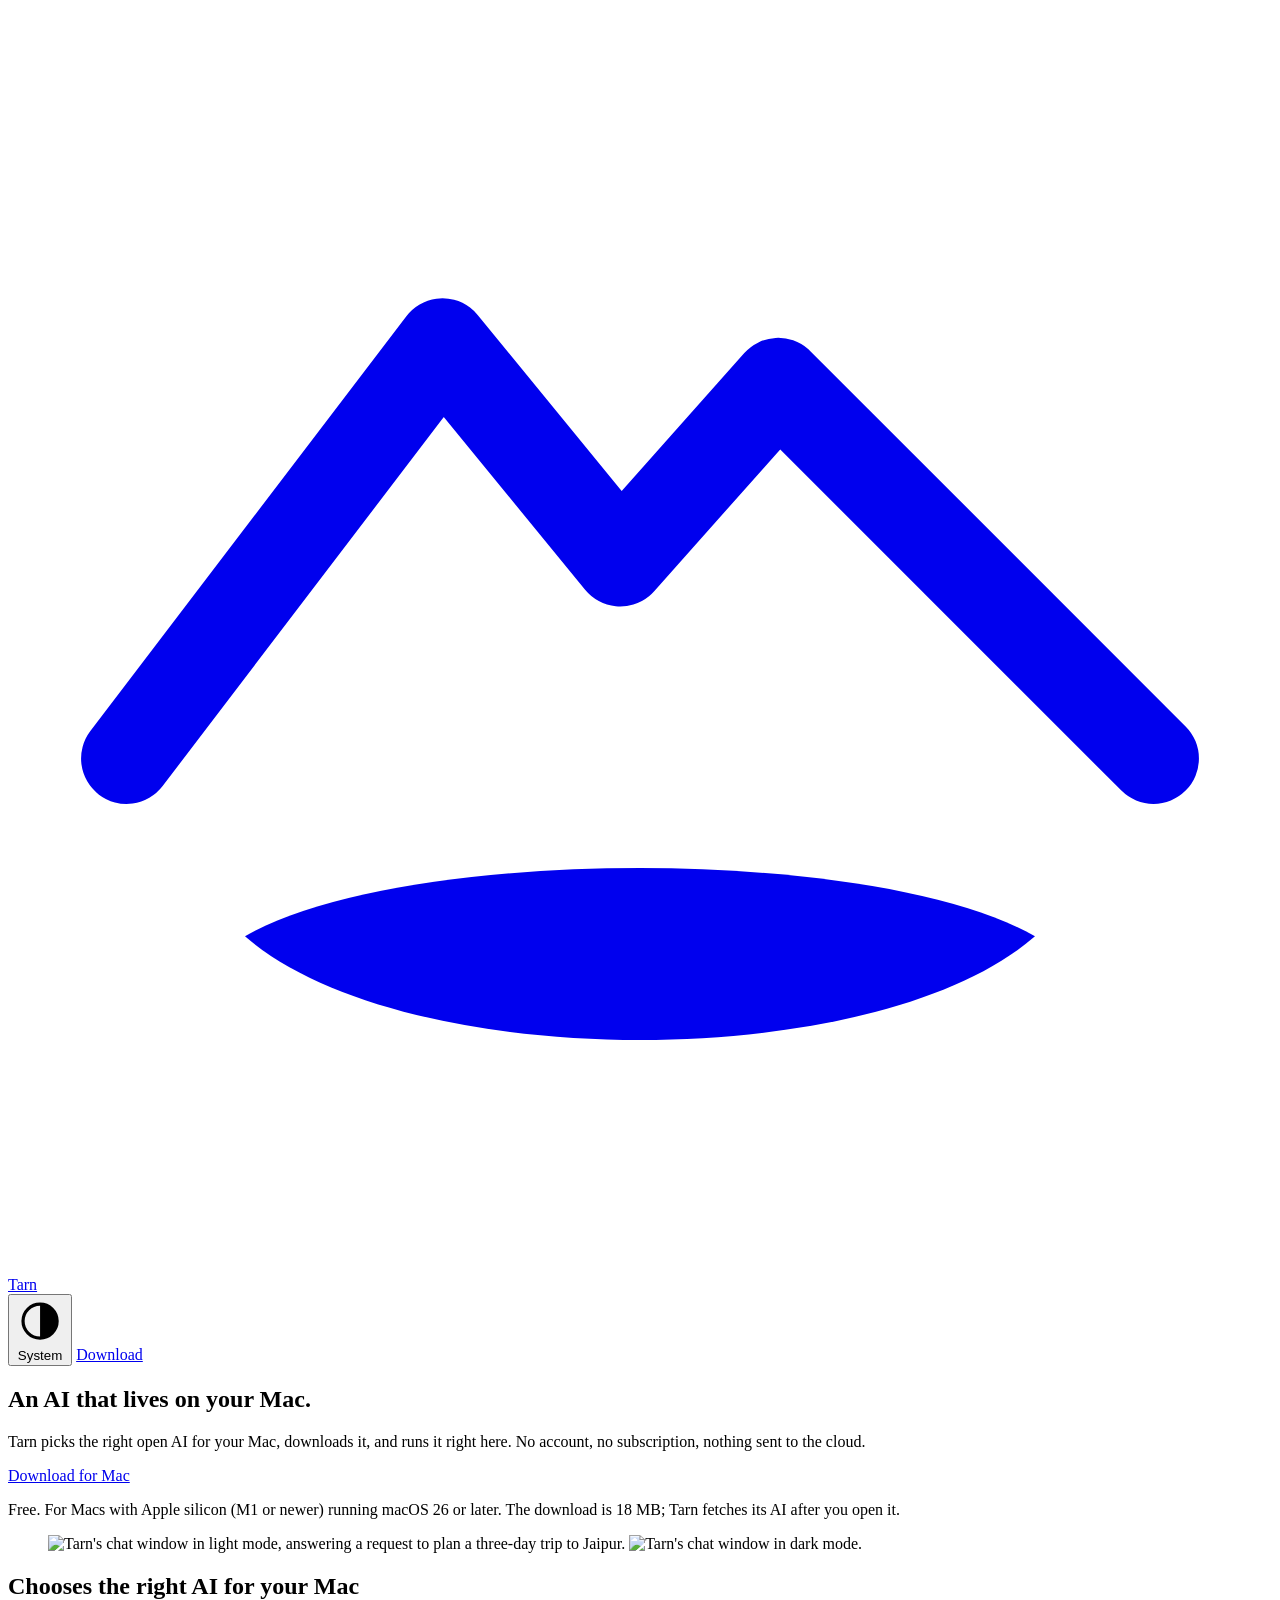
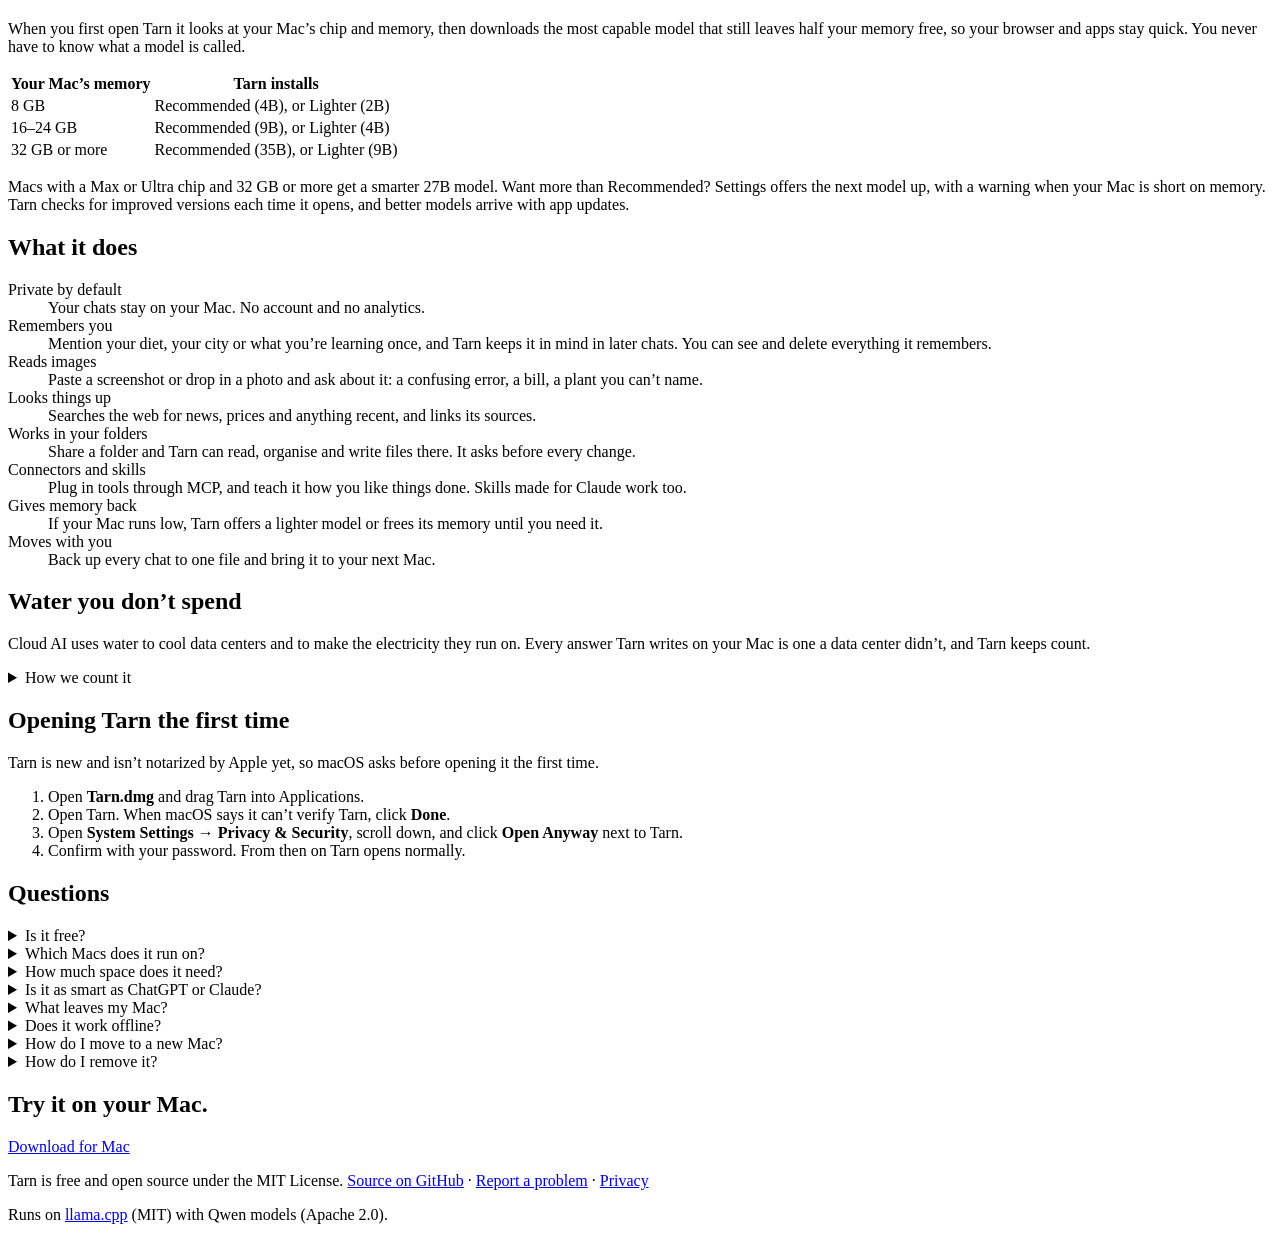
==== website/index.html @ c5c47d0b "Website: live URL, social preview, memory and image features" ====
<!doctype html>
<html lang="en" data-theme="system">
<head>
  <meta charset="utf-8">
  <meta name="viewport" content="width=device-width, initial-scale=1">
  <title>Tarn: an AI that lives on your Mac</title>
  <meta name="description" content="Tarn picks the right open AI model for your Mac, downloads it, and runs it on your computer. No account, no subscription, nothing sent to the cloud.">
  <meta name="color-scheme" content="light dark">
  <meta name="theme-color" content="#ffffff" media="(prefers-color-scheme: light)">
  <meta name="theme-color" content="#111212" media="(prefers-color-scheme: dark)">
  <meta property="og:title" content="Tarn: an AI that lives on your Mac">
  <meta property="og:description" content="A private AI for your Mac. No account, no subscription, nothing sent to the cloud.">
  <meta property="og:type" content="website">
  <meta property="og:url" content="https://tarn-ai.vercel.app/">
  <meta property="og:image" content="https://tarn-ai.vercel.app/assets/og.png">
  <meta property="og:image:width" content="1200">
  <meta property="og:image:height" content="630">
  <meta name="twitter:card" content="summary_large_image">
  <meta name="twitter:image" content="https://tarn-ai.vercel.app/assets/og.png">
  <link rel="canonical" href="https://tarn-ai.vercel.app/">
  <link rel="icon" href="/assets/mark.svg" type="image/svg+xml">
  <link rel="apple-touch-icon" href="/assets/icon-180.png">
  <link rel="stylesheet" href="/styles.css">
  <script>
    // Apply the saved theme before first paint, so the page never flashes the wrong one.
    try { var t = localStorage.getItem('tarn-theme'); if (t) document.documentElement.dataset.theme = t } catch (e) {}
  </script>
</head>
<body>
  <header class="top">
    <a class="brand" href="/" aria-label="Tarn home">
      <svg class="mark" viewBox="0 0 32 32" aria-hidden="true"><path d="M3 19 L11 8.5 L15.5 14 L19.5 9.5 L29 19" fill="none" stroke="currentColor" stroke-width="2.3" stroke-linecap="round" stroke-linejoin="round"/><path d="M6 23.5 C10 21.2 22 21.2 26 23.5 C22 27 10 27 6 23.5 Z" fill="currentColor"/></svg>
      Tarn
    </a>
    <div class="top-actions">
      <button class="theme" type="button" aria-label="Appearance: System" title="Appearance">
        <svg viewBox="0 0 24 24" aria-hidden="true"><circle cx="12" cy="12" r="8.5" fill="none" stroke="currentColor" stroke-width="1.6"/><path d="M12 3.5a8.5 8.5 0 0 1 0 17z" fill="currentColor"/></svg>
        <span class="theme-label">System</span>
      </button>
      <a class="btn btn-small" href="/download/Tarn.dmg" data-download>Download</a>
    </div>
  </header>

  <main>
    <section class="hero">
      <h1>An AI that lives on your Mac.</h1>
      <p class="lede">Tarn picks the right open AI for your Mac, downloads it, and runs it right here. No account, no subscription, nothing sent to the cloud.</p>
      <div class="cta">
        <a class="btn" href="/download/Tarn.dmg" data-download>Download for Mac</a>
        <p class="req">Free. For Macs with Apple silicon (M1 or newer) running macOS 26 or later. The download is 18 MB; Tarn fetches its AI after you open it.</p>
      </div>
      <figure class="shot">
        <img class="shot-light" src="/assets/app-light.jpg" width="1600" height="1084" alt="Tarn's chat window in light mode, answering a request to plan a three-day trip to Jaipur.">
        <img class="shot-dark" src="/assets/app-dark.jpg" width="1600" height="1084" alt="Tarn's chat window in dark mode.">
      </figure>
    </section>

    <section class="block">
      <h2>Chooses the right AI for your Mac</h2>
      <p>When you first open Tarn it looks at your Mac’s chip and memory, then downloads the most capable model that still leaves half your memory free, so your browser and apps stay quick. You never have to know what a model is called.</p>
      <table class="fit">
        <thead><tr><th scope="col">Your Mac’s memory</th><th scope="col">Tarn installs</th></tr></thead>
        <tbody>
          <tr><td>8 GB</td><td>Recommended (4B), or Lighter (2B)</td></tr>
          <tr><td>16–24 GB</td><td>Recommended (9B), or Lighter (4B)</td></tr>
          <tr><td>32 GB or more</td><td>Recommended (35B), or Lighter (9B)</td></tr>
        </tbody>
      </table>
      <p class="note">Macs with a Max or Ultra chip and 32 GB or more get a smarter 27B model. Want more than Recommended? Settings offers the next model up, with a warning when your Mac is short on memory. Tarn checks for improved versions each time it opens, and better models arrive with app updates.</p>
    </section>

    <section class="block">
      <h2>What it does</h2>
      <dl class="features">
        <div><dt>Private by default</dt><dd>Your chats stay on your Mac. No account and no analytics.</dd></div>
        <div><dt>Remembers you</dt><dd>Mention your diet, your city or what you’re learning once, and Tarn keeps it in mind in later chats. You can see and delete everything it remembers.</dd></div>
        <div><dt>Reads images</dt><dd>Paste a screenshot or drop in a photo and ask about it: a confusing error, a bill, a plant you can’t name.</dd></div>
        <div><dt>Looks things up</dt><dd>Searches the web for news, prices and anything recent, and links its sources.</dd></div>
        <div><dt>Works in your folders</dt><dd>Share a folder and Tarn can read, organise and write files there. It asks before every change.</dd></div>
        <div><dt>Connectors and skills</dt><dd>Plug in tools through MCP, and teach it how you like things done. Skills made for Claude work too.</dd></div>
        <div><dt>Gives memory back</dt><dd>If your Mac runs low, Tarn offers a lighter model or frees its memory until you need it.</dd></div>
        <div><dt>Moves with you</dt><dd>Back up every chat to one file and bring it to your next Mac.</dd></div>
      </dl>
    </section>

    <section class="block water">
      <h2>Water you don’t spend</h2>
      <p>Cloud AI uses water to cool data centers and to make the electricity they run on. Every answer Tarn writes on your Mac is one a data center didn’t, and Tarn keeps count.</p>
      <details>
        <summary>How we count it</summary>
        <p>Tarn counts 1.1 mL per answer. Google measured a typical chatbot answer at 0.26 mL of cooling water and 0.24 Wh of energy; generating that electricity uses about 0.9 mL more at the US-average rate. Your Mac’s own electricity isn’t subtracted. Sources: <a href="https://arxiv.org/abs/2508.15734">Google, 2025</a> and <a href="https://arxiv.org/abs/2304.03271">UC Riverside</a>.</p>
      </details>
    </section>

    <section class="block" id="first-launch">
      <h2>Opening Tarn the first time</h2>
      <p>Tarn is new and isn’t notarized by Apple yet, so macOS asks before opening it the first time.</p>
      <ol class="steps">
        <li>Open <strong>Tarn.dmg</strong> and drag Tarn into Applications.</li>
        <li>Open Tarn. When macOS says it can’t verify Tarn, click <strong>Done</strong>.</li>
        <li>Open <strong>System Settings → Privacy &amp; Security</strong>, scroll down, and click <strong>Open Anyway</strong> next to Tarn.</li>
        <li>Confirm with your password. From then on Tarn opens normally.</li>
      </ol>
    </section>

    <section class="block faq">
      <h2>Questions</h2>
      <details><summary>Is it free?</summary><p>Yes. No account, no ads, no subscription.</p></details>
      <details><summary>Which Macs does it run on?</summary><p>Macs with Apple silicon (M1 or newer, including MacBook Neo) running macOS 26 Tahoe or later, with at least 8 GB of memory. Intel Macs are too slow for it.</p></details>
      <details><summary>How much space does it need?</summary><p>The app is about 40 MB. The AI it downloads is 1.3 to 18 GB depending on your Mac: 5.7 GB on a 16 GB Mac.</p></details>
      <details><summary>Is it as smart as ChatGPT or Claude?</summary><p>For everyday writing, summarising, planning, explaining and searching, it does the job well. For the hardest reasoning and very long documents, the big cloud models are still ahead.</p></details>
      <details><summary>What leaves my Mac?</summary><p>Only three things: the one-time AI download from Hugging Face, web searches through DuckDuckGo when web search is on, and update checks. Your chats and files never do. <a href="/privacy">Privacy details</a>.</p></details>
      <details><summary>Does it work offline?</summary><p>Yes. Once the AI is downloaded, everything except web search works without internet.</p></details>
      <details><summary>How do I move to a new Mac?</summary><p>Settings → Chats &amp; Backup → Back up. On the new Mac, choose “Restore a backup” when Tarn first opens.</p></details>
      <details><summary>How do I remove it?</summary><p>Quit Tarn, drag it from Applications to the Trash, and delete the folder ~/Library/Application Support/Tarn, which holds your chats and the AI model.</p></details>
    </section>

    <section class="closing">
      <h2>Try it on your Mac.</h2>
      <a class="btn" href="/download/Tarn.dmg" data-download>Download for Mac</a>
    </section>
  </main>

  <footer class="foot">
    <p>Tarn is free and open source under the MIT License. <a href="https://github.com/Rishab87/tarn">Source on GitHub</a> · <a href="https://github.com/Rishab87/tarn/issues">Report a problem</a> · <a href="/privacy">Privacy</a></p>
    <p>Runs on <a href="https://github.com/ggml-org/llama.cpp">llama.cpp</a> (MIT) with Qwen models (Apache 2.0).</p>
  </footer>
  <script src="/script.js"></script>
</body>
</html>
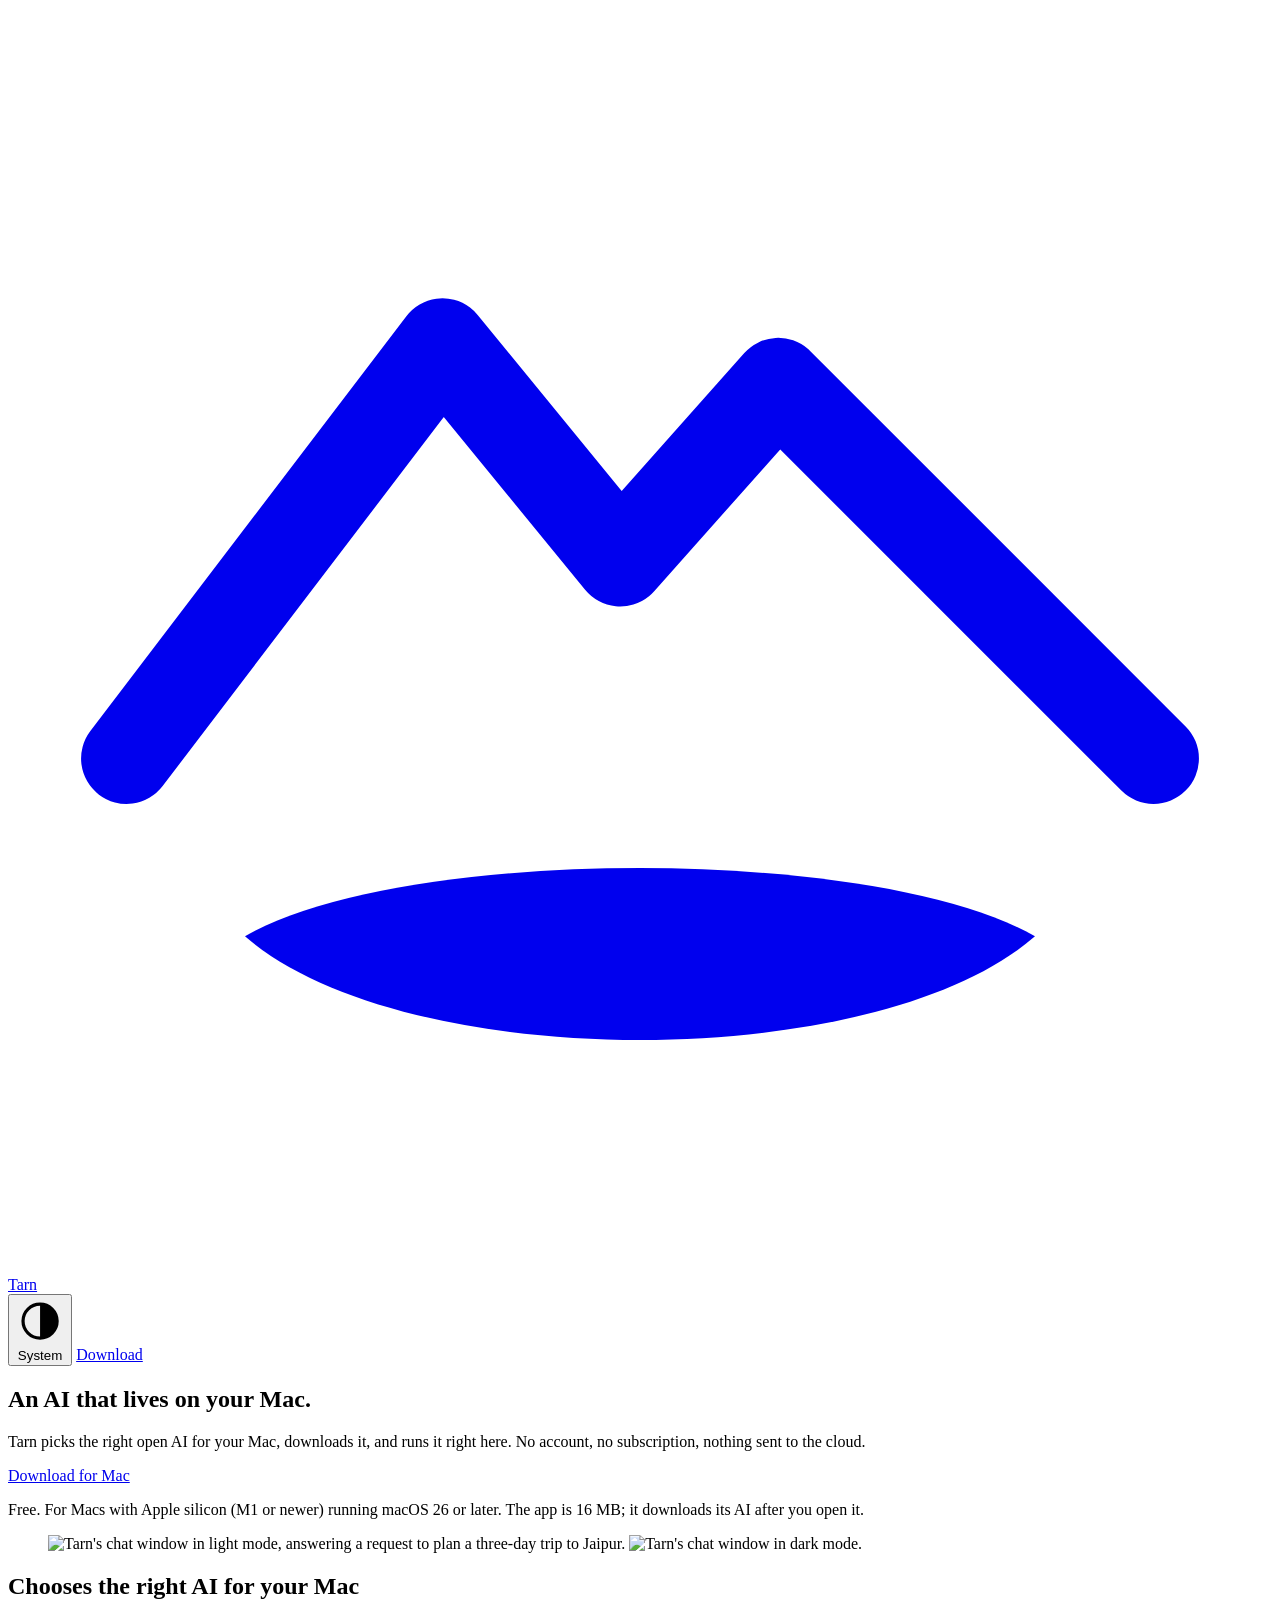
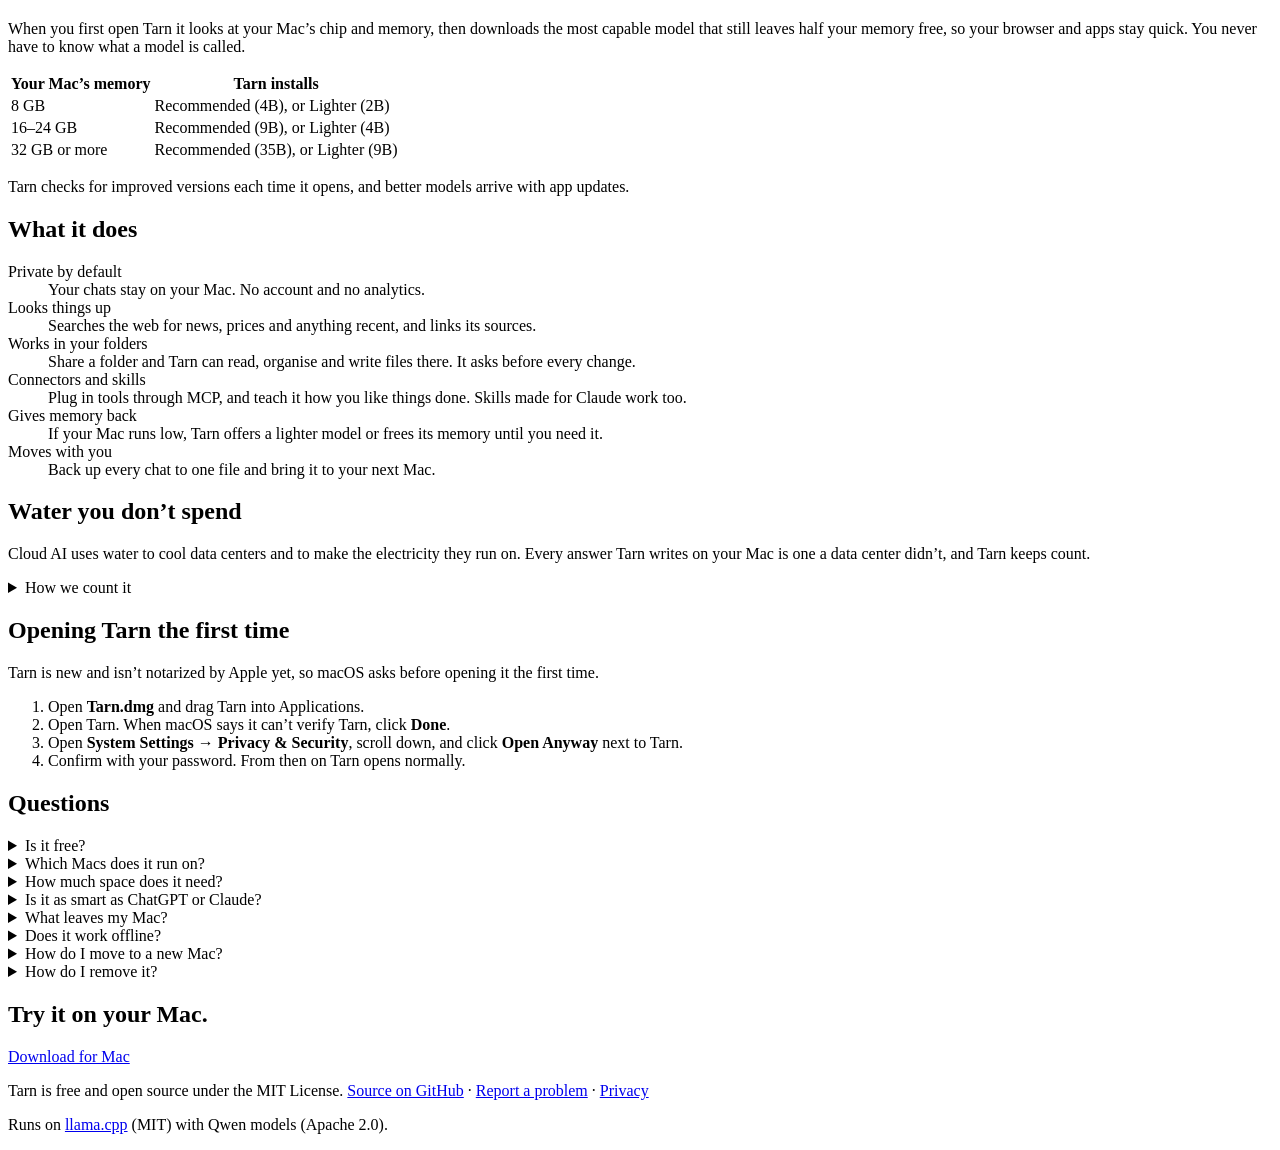
==== commit 840d9f94: "Memory, image input, Most capable tier, engine shutdown fix, open-source licenses, website" ====
--- a/website/index.html
+++ b/website/index.html
@@ -11,13 +11,8 @@
   <meta property="og:title" content="Tarn: an AI that lives on your Mac">
   <meta property="og:description" content="A private AI for your Mac. No account, no subscription, nothing sent to the cloud.">
   <meta property="og:type" content="website">
-  <meta property="og:url" content="https://tarn-ai.vercel.app/">
-  <meta property="og:image" content="https://tarn-ai.vercel.app/assets/og.png">
-  <meta property="og:image:width" content="1200">
-  <meta property="og:image:height" content="630">
+  <meta property="og:image" content="/assets/og.png">
   <meta name="twitter:card" content="summary_large_image">
-  <meta name="twitter:image" content="https://tarn-ai.vercel.app/assets/og.png">
-  <link rel="canonical" href="https://tarn-ai.vercel.app/">
   <link rel="icon" href="/assets/mark.svg" type="image/svg+xml">
   <link rel="apple-touch-icon" href="/assets/icon-180.png">
   <link rel="stylesheet" href="/styles.css">
@@ -47,7 +42,7 @@
       <p class="lede">Tarn picks the right open AI for your Mac, downloads it, and runs it right here. No account, no subscription, nothing sent to the cloud.</p>
       <div class="cta">
         <a class="btn" href="/download/Tarn.dmg" data-download>Download for Mac</a>
-        <p class="req">Free. For Macs with Apple silicon (M1 or newer) running macOS 26 or later. The download is 18 MB; Tarn fetches its AI after you open it.</p>
+        <p class="req">Free. For Macs with Apple silicon (M1 or newer) running macOS 26 or later. The app is 16 MB; it downloads its AI after you open it.</p>
       </div>
       <figure class="shot">
         <img class="shot-light" src="/assets/app-light.jpg" width="1600" height="1084" alt="Tarn's chat window in light mode, answering a request to plan a three-day trip to Jaipur.">
@@ -66,15 +61,13 @@
           <tr><td>32 GB or more</td><td>Recommended (35B), or Lighter (9B)</td></tr>
         </tbody>
       </table>
-      <p class="note">Macs with a Max or Ultra chip and 32 GB or more get a smarter 27B model. Want more than Recommended? Settings offers the next model up, with a warning when your Mac is short on memory. Tarn checks for improved versions each time it opens, and better models arrive with app updates.</p>
+      <p class="note">Tarn checks for improved versions each time it opens, and better models arrive with app updates.</p>
     </section>
 
     <section class="block">
       <h2>What it does</h2>
       <dl class="features">
         <div><dt>Private by default</dt><dd>Your chats stay on your Mac. No account and no analytics.</dd></div>
-        <div><dt>Remembers you</dt><dd>Mention your diet, your city or what you’re learning once, and Tarn keeps it in mind in later chats. You can see and delete everything it remembers.</dd></div>
-        <div><dt>Reads images</dt><dd>Paste a screenshot or drop in a photo and ask about it: a confusing error, a bill, a plant you can’t name.</dd></div>
         <div><dt>Looks things up</dt><dd>Searches the web for news, prices and anything recent, and links its sources.</dd></div>
         <div><dt>Works in your folders</dt><dd>Share a folder and Tarn can read, organise and write files there. It asks before every change.</dd></div>
         <div><dt>Connectors and skills</dt><dd>Plug in tools through MCP, and teach it how you like things done. Skills made for Claude work too.</dd></div>
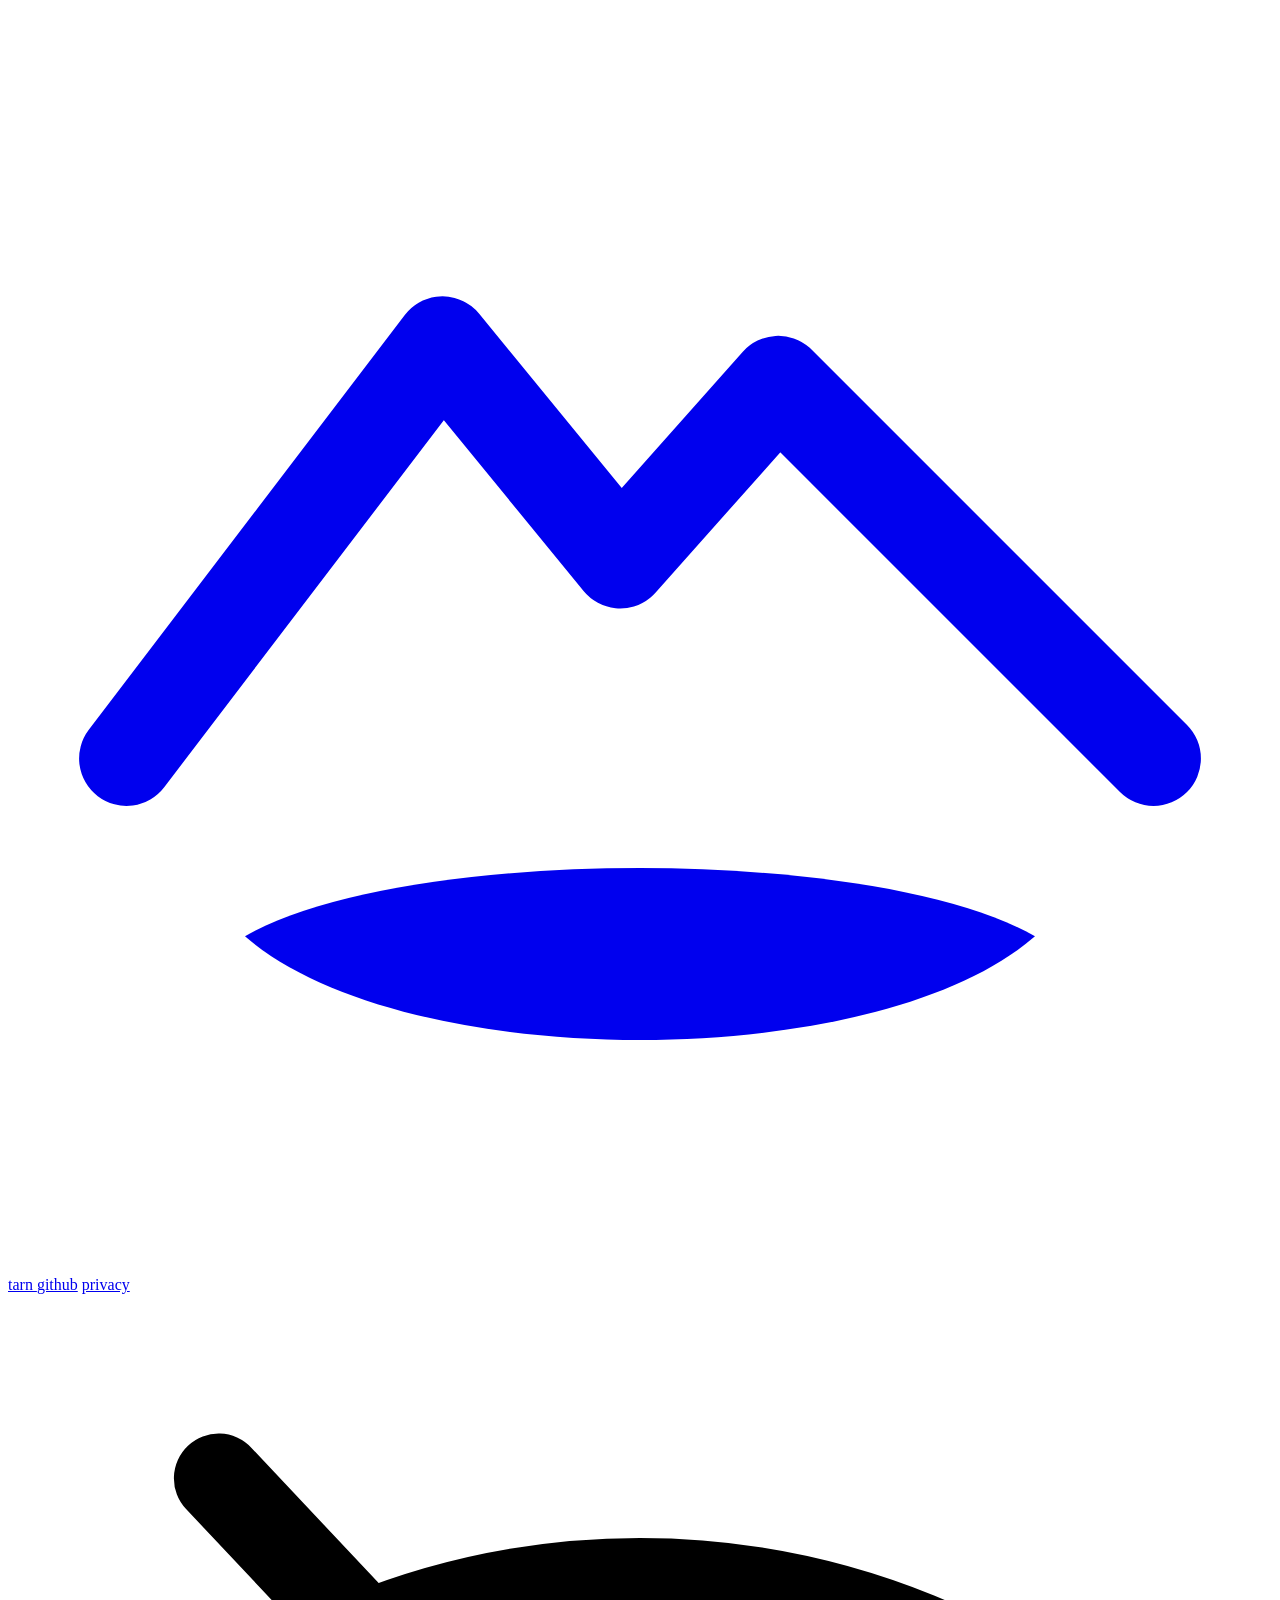
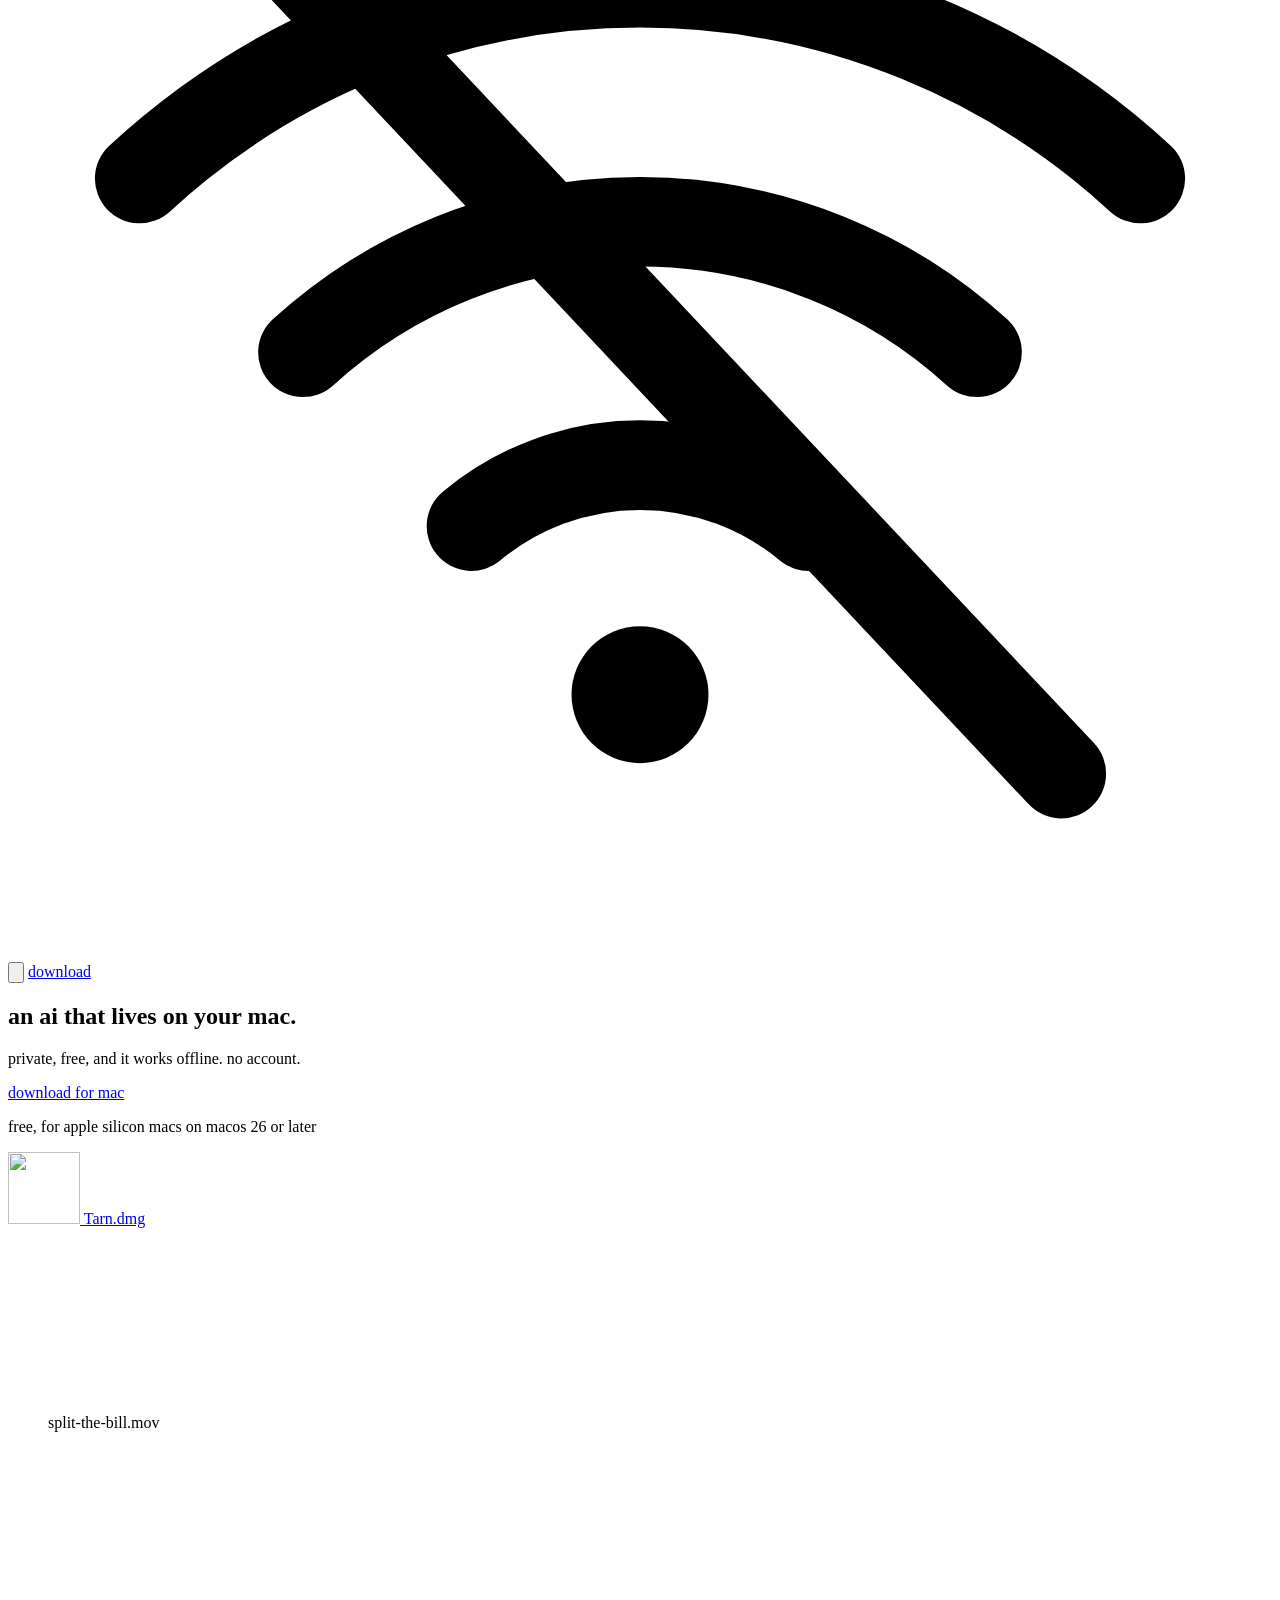
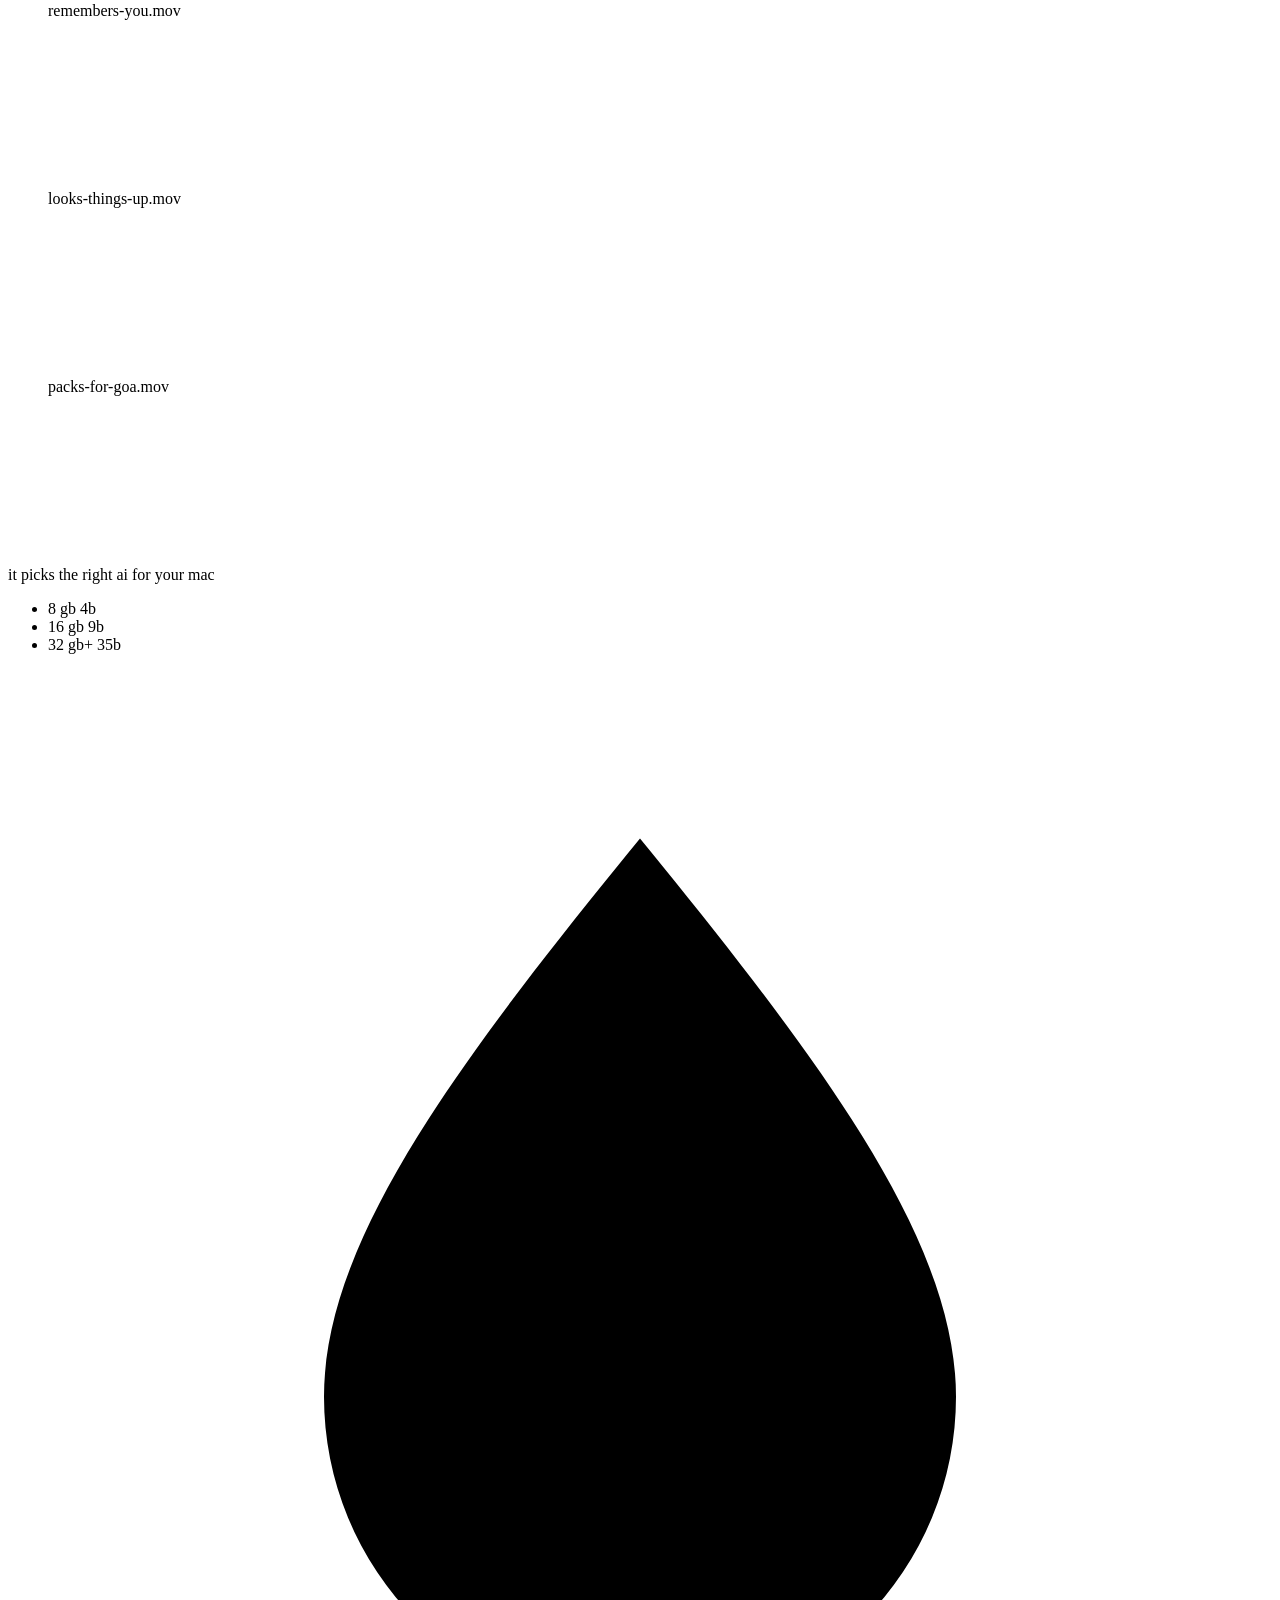
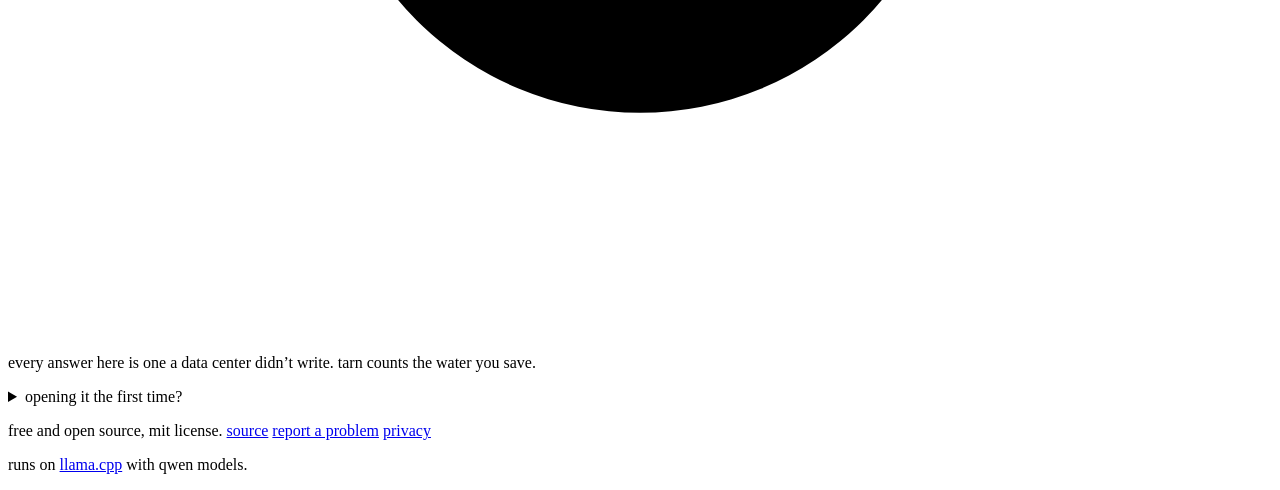
==== commit e1be875e: "Never save memories inferred from images or files; ffmpeg demo recorder, launch-video renderer, webs" ====
--- a/website/index.html
+++ b/website/index.html
@@ -3,120 +3,120 @@
 <head>
   <meta charset="utf-8">
   <meta name="viewport" content="width=device-width, initial-scale=1">
-  <title>Tarn: an AI that lives on your Mac</title>
-  <meta name="description" content="Tarn picks the right open AI model for your Mac, downloads it, and runs it on your computer. No account, no subscription, nothing sent to the cloud.">
+  <title>Tarn · an ai that lives on your mac</title>
+  <meta name="description" content="A private AI for your Mac. It picks the right open model for your Mac, runs it on your computer and works offline. Free, no account.">
   <meta name="color-scheme" content="light dark">
-  <meta name="theme-color" content="#ffffff" media="(prefers-color-scheme: light)">
-  <meta name="theme-color" content="#111212" media="(prefers-color-scheme: dark)">
+  <meta name="theme-color" content="#f2f2ef" media="(prefers-color-scheme: light)">
+  <meta name="theme-color" content="#0f1011" media="(prefers-color-scheme: dark)">
   <meta property="og:title" content="Tarn: an AI that lives on your Mac">
-  <meta property="og:description" content="A private AI for your Mac. No account, no subscription, nothing sent to the cloud.">
+  <meta property="og:description" content="Private, free, and it works offline. No account.">
   <meta property="og:type" content="website">
-  <meta property="og:image" content="/assets/og.png">
+  <meta property="og:url" content="https://tarn-ai.vercel.app/">
+  <meta property="og:image" content="https://tarn-ai.vercel.app/assets/og.png">
+  <meta property="og:image:width" content="1200">
+  <meta property="og:image:height" content="630">
   <meta name="twitter:card" content="summary_large_image">
+  <meta name="twitter:image" content="https://tarn-ai.vercel.app/assets/og.png">
+  <link rel="canonical" href="https://tarn-ai.vercel.app/">
   <link rel="icon" href="/assets/mark.svg" type="image/svg+xml">
   <link rel="apple-touch-icon" href="/assets/icon-180.png">
+  <link rel="preload" as="image" href="/media/hero.jpg">
   <link rel="stylesheet" href="/styles.css">
-  <script>
-    // Apply the saved theme before first paint, so the page never flashes the wrong one.
-    try { var t = localStorage.getItem('tarn-theme'); if (t) document.documentElement.dataset.theme = t } catch (e) {}
-  </script>
+  <script>try { var t = localStorage.getItem('tarn-theme'); if (t) document.documentElement.dataset.theme = t } catch (e) {}</script>
 </head>
 <body>
-  <header class="top">
-    <a class="brand" href="/" aria-label="Tarn home">
-      <svg class="mark" viewBox="0 0 32 32" aria-hidden="true"><path d="M3 19 L11 8.5 L15.5 14 L19.5 9.5 L29 19" fill="none" stroke="currentColor" stroke-width="2.3" stroke-linecap="round" stroke-linejoin="round"/><path d="M6 23.5 C10 21.2 22 21.2 26 23.5 C22 27 10 27 6 23.5 Z" fill="currentColor"/></svg>
-      Tarn
-    </a>
-    <div class="top-actions">
-      <button class="theme" type="button" aria-label="Appearance: System" title="Appearance">
-        <svg viewBox="0 0 24 24" aria-hidden="true"><circle cx="12" cy="12" r="8.5" fill="none" stroke="currentColor" stroke-width="1.6"/><path d="M12 3.5a8.5 8.5 0 0 1 0 17z" fill="currentColor"/></svg>
-        <span class="theme-label">System</span>
+  <header class="menubar">
+    <nav class="menu-left" aria-label="Site">
+      <a class="brand" href="/" aria-label="Tarn home">
+        <svg class="mark" viewBox="0 0 32 32" aria-hidden="true"><path d="M3 19 L11 8.5 L15.5 14 L19.5 9.5 L29 19" fill="none" stroke="currentColor" stroke-width="2.4" stroke-linecap="round" stroke-linejoin="round"/><path d="M6 23.5 C10 21.2 22 21.2 26 23.5 C22 27 10 27 6 23.5 Z" fill="currentColor"/></svg>
+        tarn
+      </a>
+      <a href="https://github.com/Rishab87/tarn">github</a>
+      <a href="/privacy">privacy</a>
+    </nav>
+    <div class="menu-right">
+      <span class="status" title="works offline" aria-label="works offline">
+        <svg viewBox="0 0 24 24" aria-hidden="true"><path d="M2.5 9.2a14 14 0 0 1 19 0M5.6 12.5a9.5 9.5 0 0 1 12.8 0M8.8 15.8a5 5 0 0 1 6.4 0" fill="none" stroke="currentColor" stroke-width="1.7" stroke-linecap="round"/><circle cx="12" cy="19" r="1.3" fill="currentColor"/><path d="M4 3.5l16 17" stroke="currentColor" stroke-width="1.7" stroke-linecap="round"/></svg>
+      </span>
+      <button class="status theme" type="button" aria-label="appearance: system" title="appearance">
+        <svg viewBox="0 0 24 24" aria-hidden="true"><circle cx="12" cy="12" r="8" fill="none" stroke="currentColor" stroke-width="1.7"/><path d="M12 4a8 8 0 0 1 0 16z" fill="currentColor"/></svg>
       </button>
-      <a class="btn btn-small" href="/download/Tarn.dmg" data-download>Download</a>
+      <time class="clock" aria-hidden="true"></time>
+      <a class="menu-download" href="/download/Tarn.dmg" data-download>download</a>
     </div>
   </header>
 
   <main>
     <section class="hero">
-      <h1>An AI that lives on your Mac.</h1>
-      <p class="lede">Tarn picks the right open AI for your Mac, downloads it, and runs it right here. No account, no subscription, nothing sent to the cloud.</p>
-      <div class="cta">
-        <a class="btn" href="/download/Tarn.dmg" data-download>Download for Mac</a>
-        <p class="req">Free. For Macs with Apple silicon (M1 or newer) running macOS 26 or later. The app is 16 MB; it downloads its AI after you open it.</p>
-      </div>
-      <figure class="shot">
-        <img class="shot-light" src="/assets/app-light.jpg" width="1600" height="1084" alt="Tarn's chat window in light mode, answering a request to plan a three-day trip to Jaipur.">
-        <img class="shot-dark" src="/assets/app-dark.jpg" width="1600" height="1084" alt="Tarn's chat window in dark mode.">
-      </figure>
+      <h1>an ai that lives on your&nbsp;mac.</h1>
+      <p class="sub">private, free, and it works offline. no account.</p>
+      <a class="btn" href="/download/Tarn.dmg" data-download>download for mac</a>
+      <p class="req">free, for apple silicon macs on macos 26 or later</p>
+
+      <a class="desk-file" href="/download/Tarn.dmg" data-download aria-label="download Tarn.dmg">
+        <img src="/assets/icon-180.png" width="72" height="72" alt="">
+        <span>Tarn.dmg</span>
+      </a>
     </section>
 
-    <section class="block">
-      <h2>Chooses the right AI for your Mac</h2>
-      <p>When you first open Tarn it looks at your Mac’s chip and memory, then downloads the most capable model that still leaves half your memory free, so your browser and apps stay quick. You never have to know what a model is called.</p>
-      <table class="fit">
-        <thead><tr><th scope="col">Your Mac’s memory</th><th scope="col">Tarn installs</th></tr></thead>
-        <tbody>
-          <tr><td>8 GB</td><td>Recommended (4B), or Lighter (2B)</td></tr>
-          <tr><td>16–24 GB</td><td>Recommended (9B), or Lighter (4B)</td></tr>
-          <tr><td>32 GB or more</td><td>Recommended (35B), or Lighter (9B)</td></tr>
-        </tbody>
-      </table>
-      <p class="note">Tarn checks for improved versions each time it opens, and better models arrive with app updates.</p>
+    <section class="desk" aria-label="Tarn in use">
+      <figure class="win main">
+        <video class="clip-video" autoplay muted loop playsinline preload="auto" poster="/media/hero.jpg" aria-label="Tarn planning a weekend in Jaipur, answering on the Mac">
+          <source src="/media/hero.mp4" type="video/mp4">
+        </video>
+      </figure>
+
+      <div class="clips">
+        <figure class="win clip">
+          <figcaption class="titlebar"><i></i><i></i><i></i><span>split-the-bill.mov</span></figcaption>
+          <video class="clip-video" muted loop playsinline preload="none" poster="/media/split-the-bill.jpg" aria-label="Tarn reading a receipt photo and splitting the bill three ways">
+            <source src="/media/split-the-bill.mp4" type="video/mp4">
+          </video>
+        </figure>
+        <figure class="win clip">
+          <figcaption class="titlebar"><i></i><i></i><i></i><span>remembers-you.mov</span></figcaption>
+          <video class="clip-video" muted loop playsinline preload="none" poster="/media/remembers-you.jpg" aria-label="Tarn remembering that you are vegetarian and suggesting a vegetarian dinner later">
+            <source src="/media/remembers-you.mp4" type="video/mp4">
+          </video>
+        </figure>
+        <figure class="win clip">
+          <figcaption class="titlebar"><i></i><i></i><i></i><span>looks-things-up.mov</span></figcaption>
+          <video class="clip-video" muted loop playsinline preload="none" poster="/media/looks-things-up.jpg" aria-label="Tarn searching the web for this weekend's weather">
+            <source src="/media/looks-things-up.mp4" type="video/mp4">
+          </video>
+        </figure>
+        <figure class="win clip">
+          <figcaption class="titlebar"><i></i><i></i><i></i><span>packs-for-goa.mov</span></figcaption>
+          <video class="clip-video" muted loop playsinline preload="none" poster="/media/packs-for-goa.jpg" aria-label="Tarn reading a trip note in a folder and writing a packing list after asking first">
+            <source src="/media/packs-for-goa.mp4" type="video/mp4">
+          </video>
+        </figure>
+      </div>
     </section>
 
-    <section class="block">
-      <h2>What it does</h2>
-      <dl class="features">
-        <div><dt>Private by default</dt><dd>Your chats stay on your Mac. No account and no analytics.</dd></div>
-        <div><dt>Looks things up</dt><dd>Searches the web for news, prices and anything recent, and links its sources.</dd></div>
-        <div><dt>Works in your folders</dt><dd>Share a folder and Tarn can read, organise and write files there. It asks before every change.</dd></div>
-        <div><dt>Connectors and skills</dt><dd>Plug in tools through MCP, and teach it how you like things done. Skills made for Claude work too.</dd></div>
-        <div><dt>Gives memory back</dt><dd>If your Mac runs low, Tarn offers a lighter model or frees its memory until you need it.</dd></div>
-        <div><dt>Moves with you</dt><dd>Back up every chat to one file and bring it to your next Mac.</dd></div>
-      </dl>
+    <section class="fits">
+      <p>it picks the right ai for your mac</p>
+      <ul class="chips">
+        <li><span>8 gb</span> 4b</li>
+        <li><span>16 gb</span> 9b</li>
+        <li><span>32 gb+</span> 35b</li>
+      </ul>
     </section>
 
-    <section class="block water">
-      <h2>Water you don’t spend</h2>
-      <p>Cloud AI uses water to cool data centers and to make the electricity they run on. Every answer Tarn writes on your Mac is one a data center didn’t, and Tarn keeps count.</p>
-      <details>
-        <summary>How we count it</summary>
-        <p>Tarn counts 1.1 mL per answer. Google measured a typical chatbot answer at 0.26 mL of cooling water and 0.24 Wh of energy; generating that electricity uses about 0.9 mL more at the US-average rate. Your Mac’s own electricity isn’t subtracted. Sources: <a href="https://arxiv.org/abs/2508.15734">Google, 2025</a> and <a href="https://arxiv.org/abs/2304.03271">UC Riverside</a>.</p>
-      </details>
+    <section class="water">
+      <svg viewBox="0 0 24 24" aria-hidden="true"><path d="M12 3.2c3.6 4.4 6 7.7 6 10.6a6 6 0 0 1-12 0c0-2.9 2.4-6.2 6-10.6z" fill="currentColor"/></svg>
+      <p>every answer here is one a data center didn’t write. tarn counts the water you save.</p>
     </section>
 
-    <section class="block" id="first-launch">
-      <h2>Opening Tarn the first time</h2>
-      <p>Tarn is new and isn’t notarized by Apple yet, so macOS asks before opening it the first time.</p>
-      <ol class="steps">
-        <li>Open <strong>Tarn.dmg</strong> and drag Tarn into Applications.</li>
-        <li>Open Tarn. When macOS says it can’t verify Tarn, click <strong>Done</strong>.</li>
-        <li>Open <strong>System Settings → Privacy &amp; Security</strong>, scroll down, and click <strong>Open Anyway</strong> next to Tarn.</li>
-        <li>Confirm with your password. From then on Tarn opens normally.</li>
-      </ol>
-    </section>
-
-    <section class="block faq">
-      <h2>Questions</h2>
-      <details><summary>Is it free?</summary><p>Yes. No account, no ads, no subscription.</p></details>
-      <details><summary>Which Macs does it run on?</summary><p>Macs with Apple silicon (M1 or newer, including MacBook Neo) running macOS 26 Tahoe or later, with at least 8 GB of memory. Intel Macs are too slow for it.</p></details>
-      <details><summary>How much space does it need?</summary><p>The app is about 40 MB. The AI it downloads is 1.3 to 18 GB depending on your Mac: 5.7 GB on a 16 GB Mac.</p></details>
-      <details><summary>Is it as smart as ChatGPT or Claude?</summary><p>For everyday writing, summarising, planning, explaining and searching, it does the job well. For the hardest reasoning and very long documents, the big cloud models are still ahead.</p></details>
-      <details><summary>What leaves my Mac?</summary><p>Only three things: the one-time AI download from Hugging Face, web searches through DuckDuckGo when web search is on, and update checks. Your chats and files never do. <a href="/privacy">Privacy details</a>.</p></details>
-      <details><summary>Does it work offline?</summary><p>Yes. Once the AI is downloaded, everything except web search works without internet.</p></details>
-      <details><summary>How do I move to a new Mac?</summary><p>Settings → Chats &amp; Backup → Back up. On the new Mac, choose “Restore a backup” when Tarn first opens.</p></details>
-      <details><summary>How do I remove it?</summary><p>Quit Tarn, drag it from Applications to the Trash, and delete the folder ~/Library/Application Support/Tarn, which holds your chats and the AI model.</p></details>
-    </section>
-
-    <section class="closing">
-      <h2>Try it on your Mac.</h2>
-      <a class="btn" href="/download/Tarn.dmg" data-download>Download for Mac</a>
-    </section>
+    <details class="first">
+      <summary>opening it the first time?</summary>
+      <p>tarn isn’t notarized by apple yet, so macos asks first. open tarn, click done, then go to system settings → privacy &amp; security and click <strong>open anyway</strong>. after that it opens normally.</p>
+    </details>
   </main>
 
   <footer class="foot">
-    <p>Tarn is free and open source under the MIT License. <a href="https://github.com/Rishab87/tarn">Source on GitHub</a> · <a href="https://github.com/Rishab87/tarn/issues">Report a problem</a> · <a href="/privacy">Privacy</a></p>
-    <p>Runs on <a href="https://github.com/ggml-org/llama.cpp">llama.cpp</a> (MIT) with Qwen models (Apache 2.0).</p>
+    <p>free and open source, mit license. <a href="https://github.com/Rishab87/tarn">source</a> <a href="https://github.com/Rishab87/tarn/issues">report a problem</a> <a href="/privacy">privacy</a></p>
+    <p>runs on <a href="https://github.com/ggml-org/llama.cpp">llama.cpp</a> with qwen models.</p>
   </footer>
   <script src="/script.js"></script>
 </body>
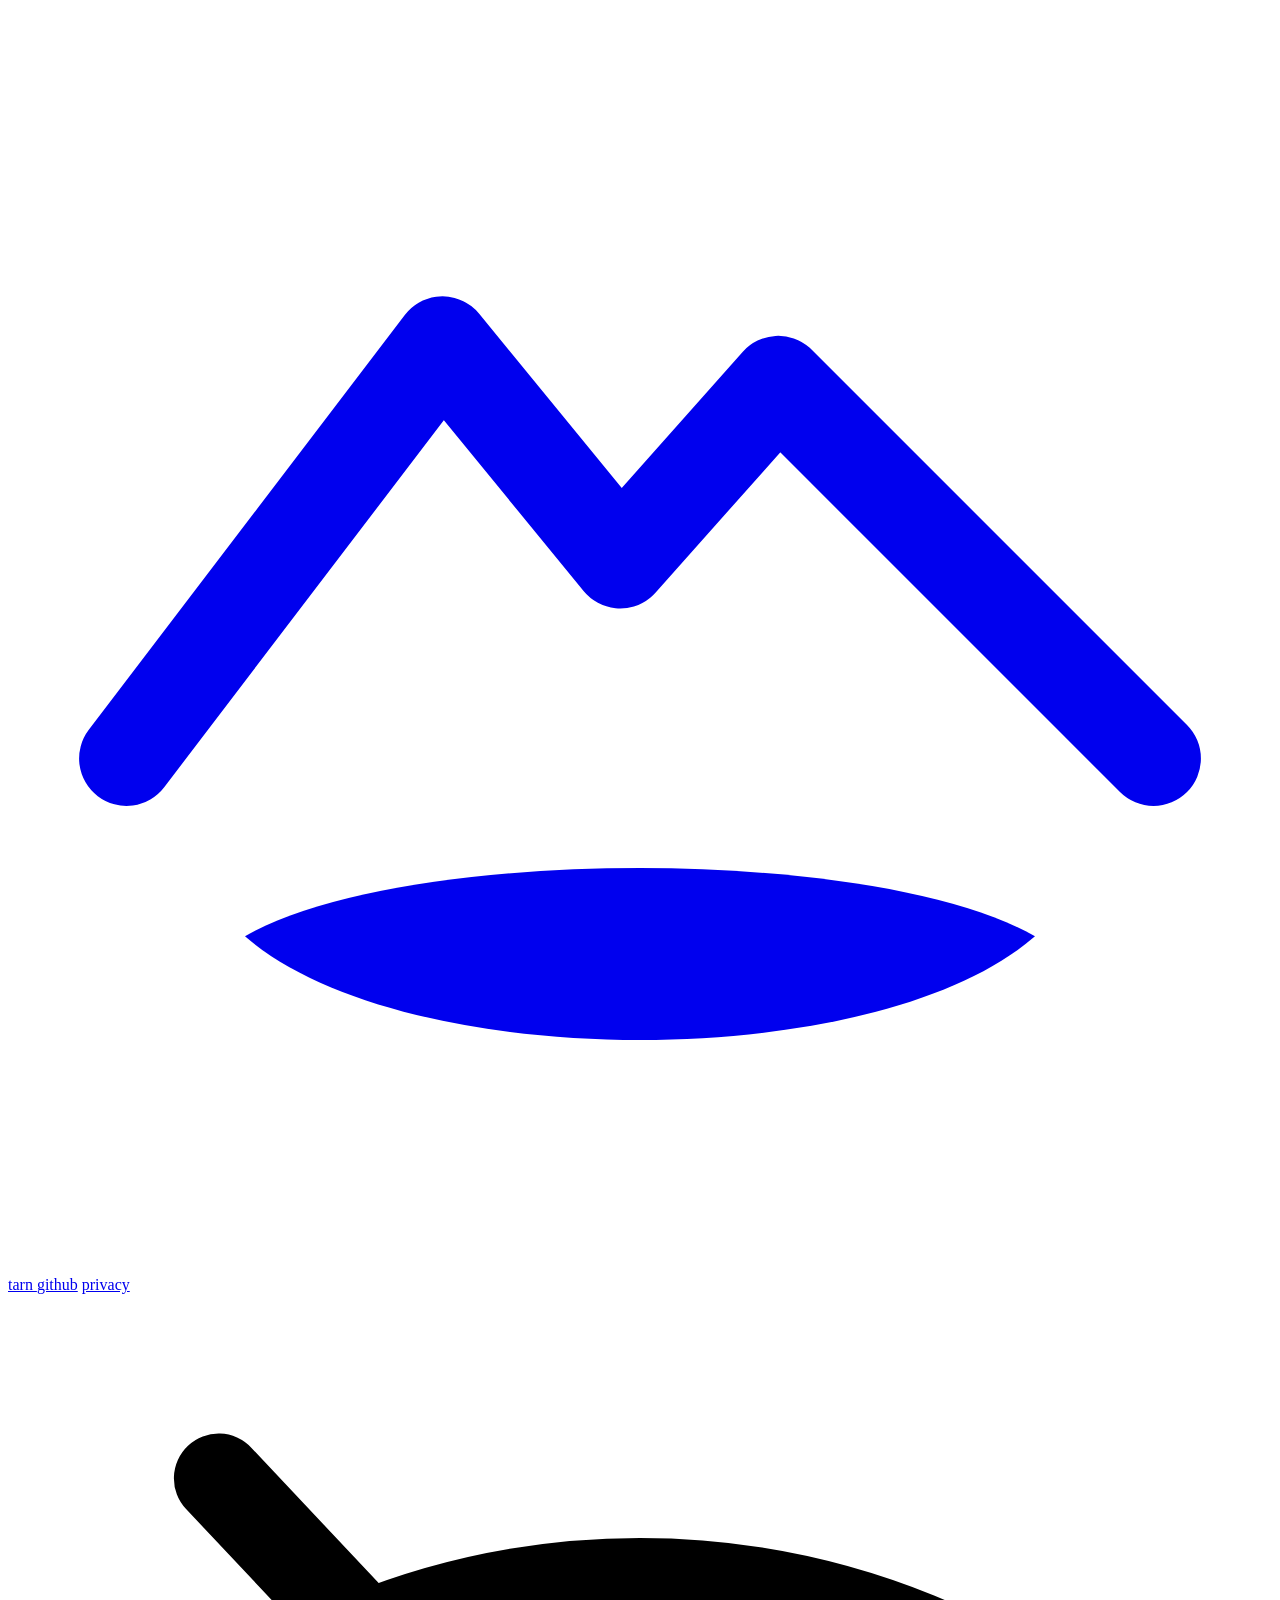
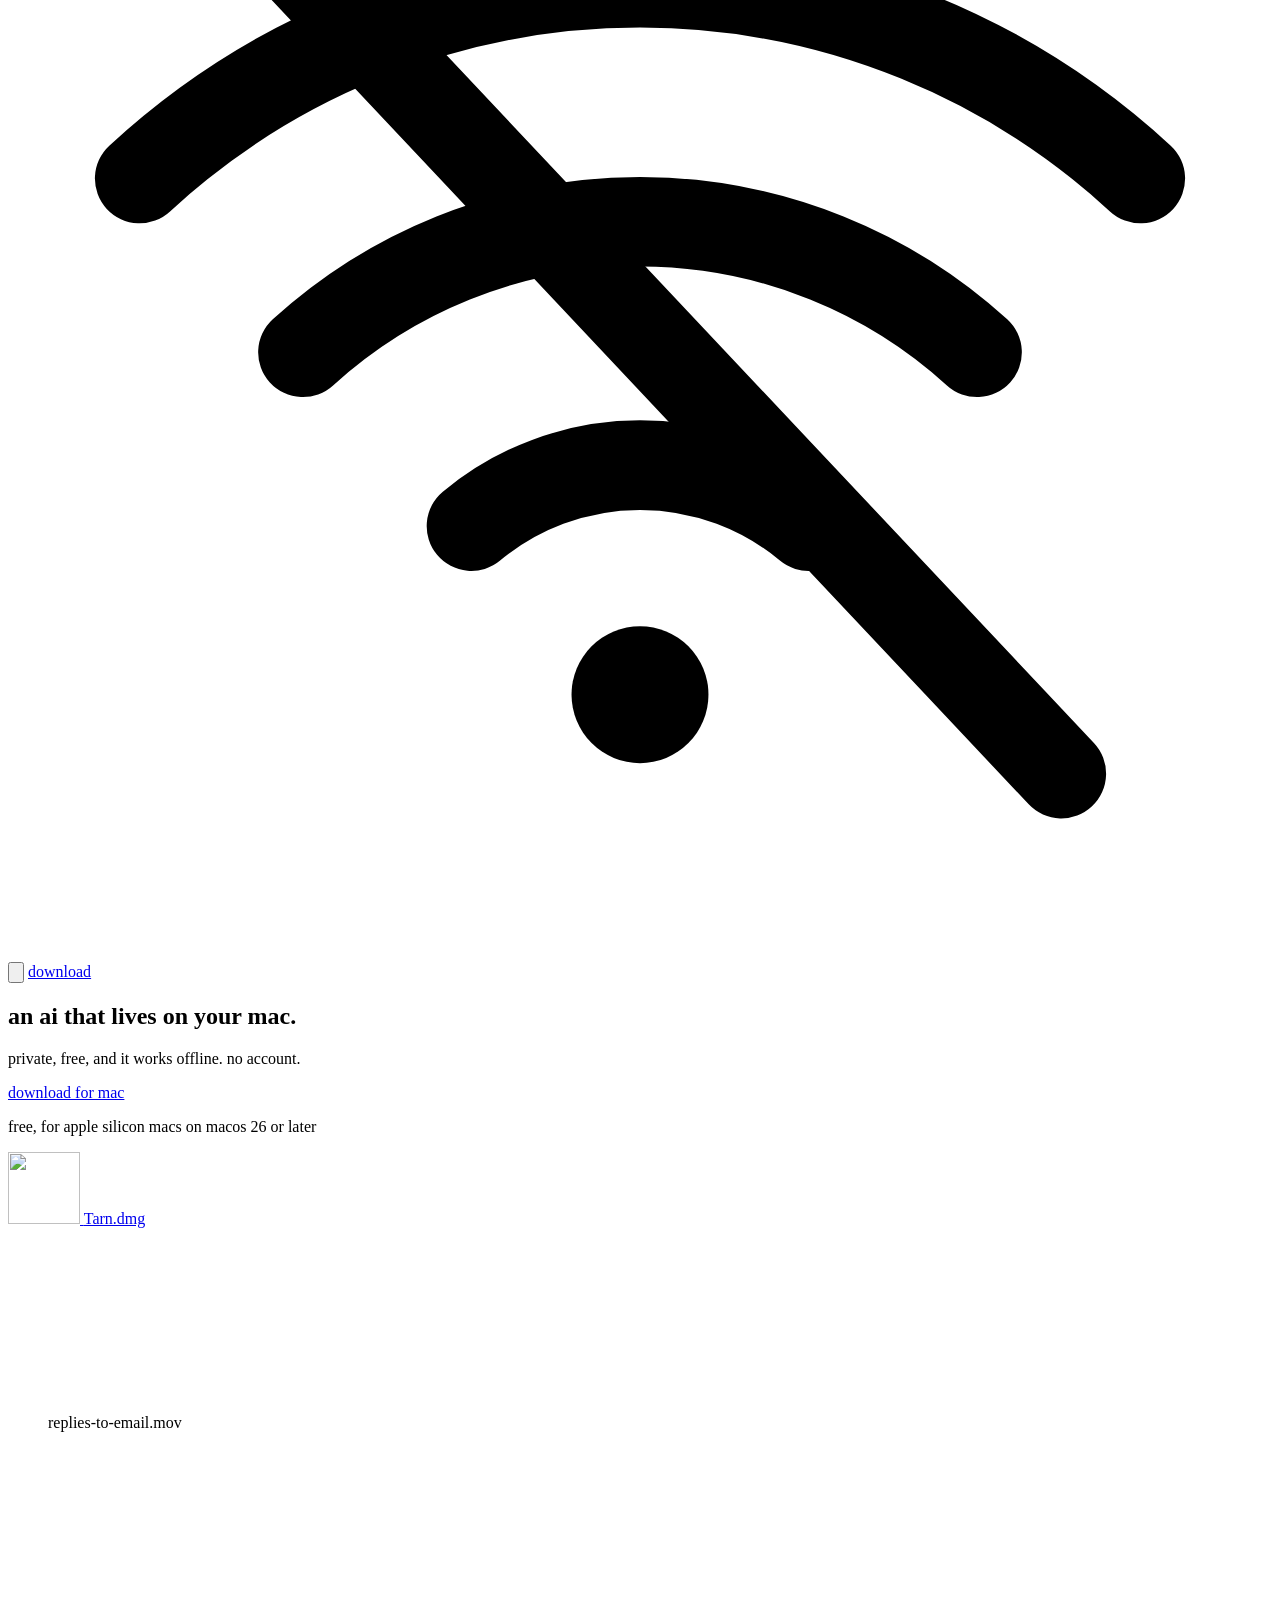
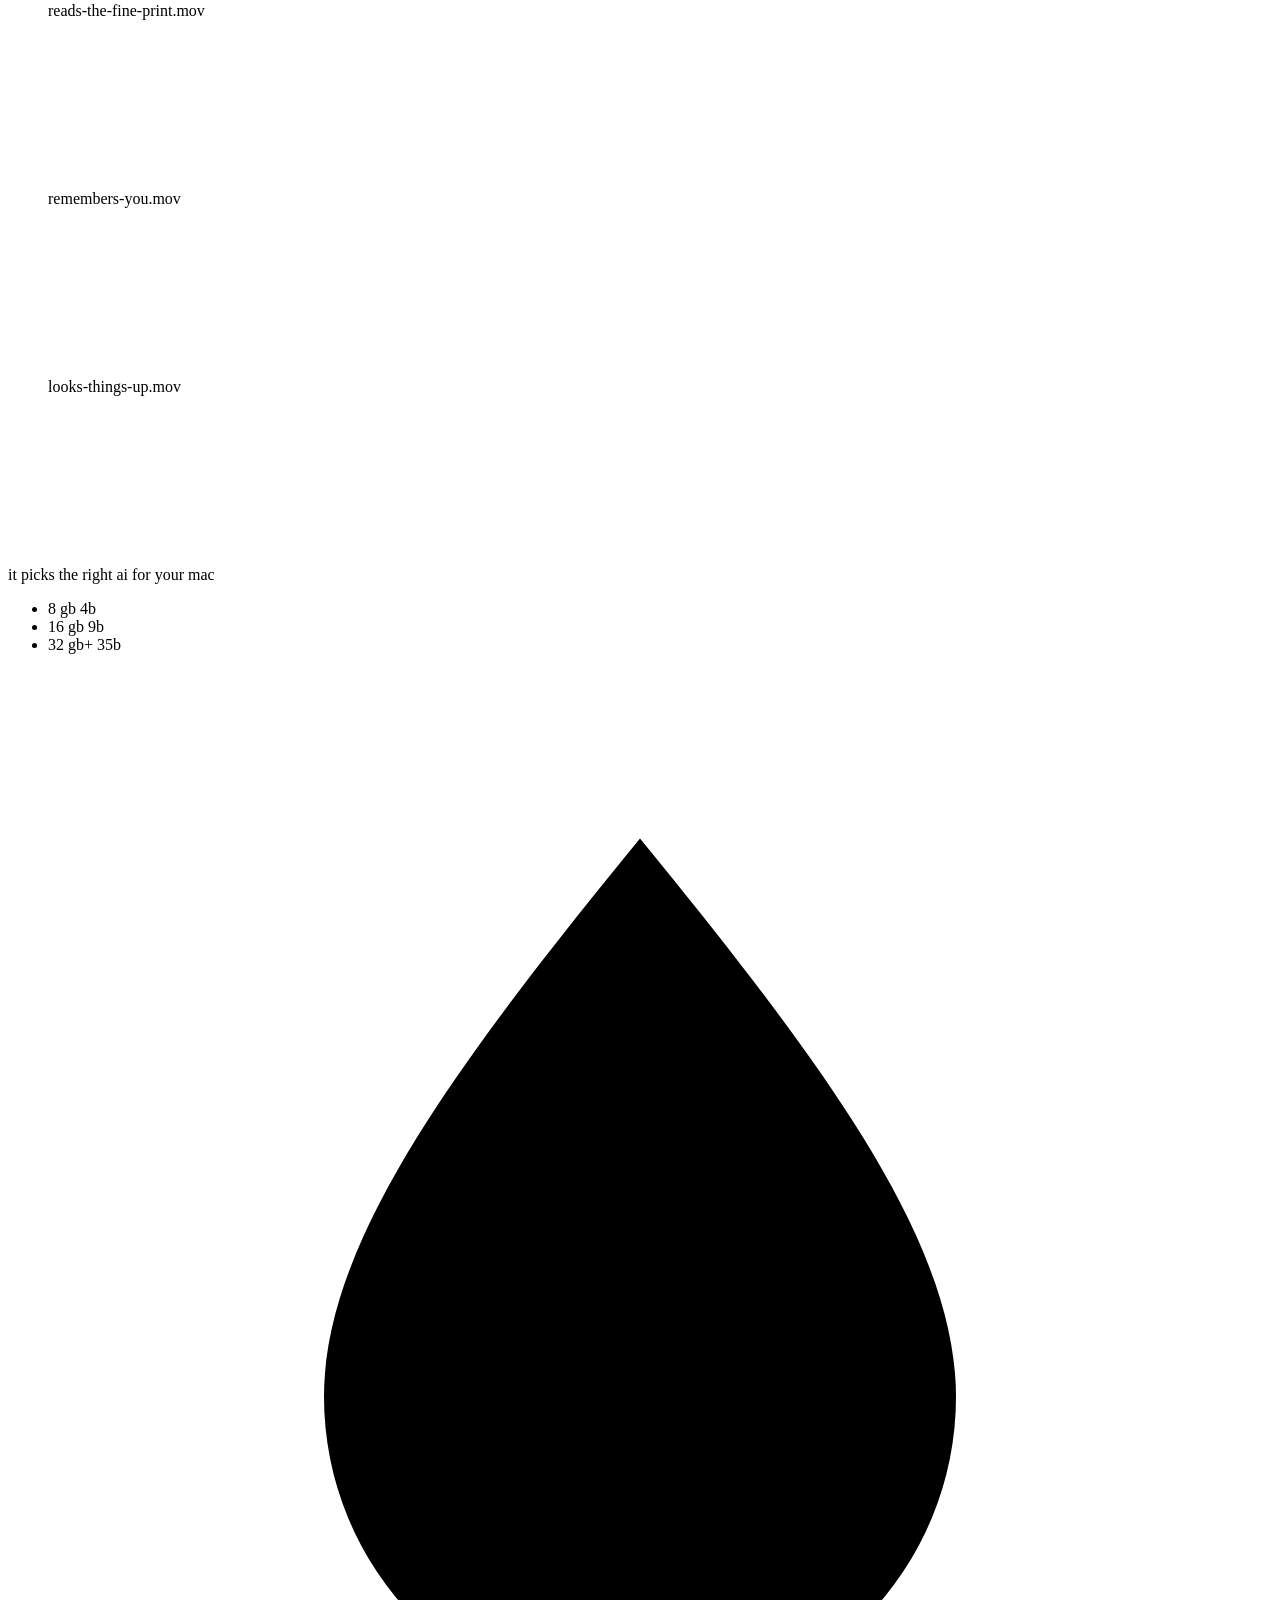
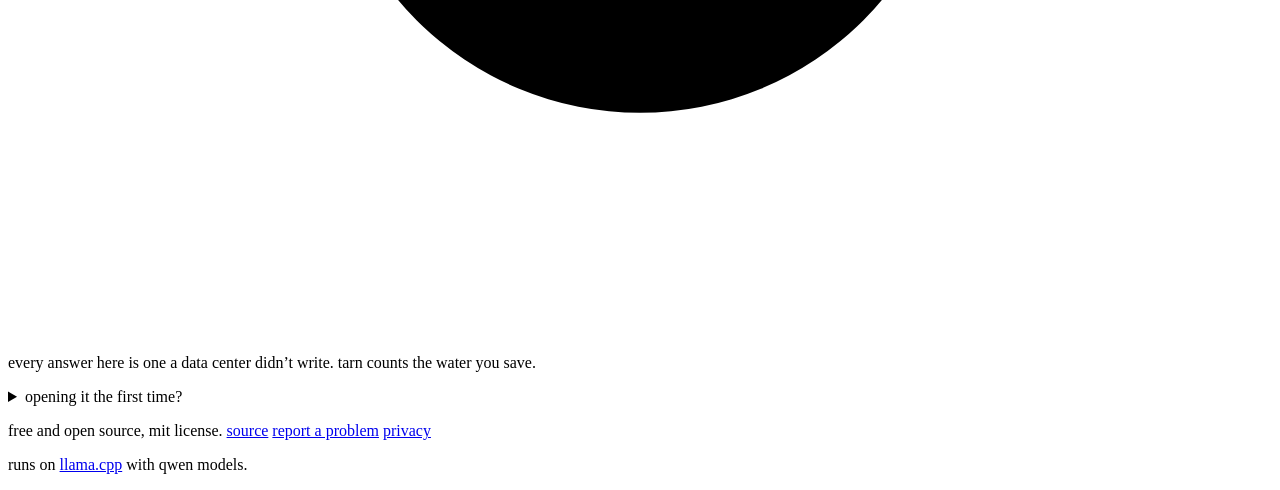
==== commit 0c080fe8: "Website: everyday-work clips (notes to Word doc, email reply, rental agreement, memory, web), 16:10 " ====
--- a/website/index.html
+++ b/website/index.html
@@ -61,34 +61,34 @@
 
     <section class="desk" aria-label="Tarn in use">
       <figure class="win main">
-        <video class="clip-video" autoplay muted loop playsinline preload="auto" poster="/media/hero.jpg" aria-label="Tarn planning a weekend in Jaipur, answering on the Mac">
+        <video class="clip-video" autoplay muted loop playsinline preload="auto" poster="/media/hero.jpg" aria-label="Tarn turning messy meeting notes into a Word document, asking before it saves the file">
           <source src="/media/hero.mp4" type="video/mp4">
         </video>
       </figure>
 
       <div class="clips">
         <figure class="win clip">
-          <figcaption class="titlebar"><i></i><i></i><i></i><span>split-the-bill.mov</span></figcaption>
-          <video class="clip-video" muted loop playsinline preload="none" poster="/media/split-the-bill.jpg" aria-label="Tarn reading a receipt photo and splitting the bill three ways">
-            <source src="/media/split-the-bill.mp4" type="video/mp4">
+          <figcaption class="titlebar"><i></i><i></i><i></i><span>replies-to-email.mov</span></figcaption>
+          <video class="clip-video" muted loop playsinline preload="none" poster="/media/replies-to-email.jpg" aria-label="Tarn reading a screenshot of an email from a manager and drafting the reply">
+            <source src="/media/replies-to-email.mp4" type="video/mp4">
+          </video>
+        </figure>
+        <figure class="win clip">
+          <figcaption class="titlebar"><i></i><i></i><i></i><span>reads-the-fine-print.mov</span></figcaption>
+          <video class="clip-video" muted loop playsinline preload="none" poster="/media/reads-the-fine-print.jpg" aria-label="Tarn reading a rental agreement PDF and listing the clauses to watch out for">
+            <source src="/media/reads-the-fine-print.mp4" type="video/mp4">
           </video>
         </figure>
         <figure class="win clip">
           <figcaption class="titlebar"><i></i><i></i><i></i><span>remembers-you.mov</span></figcaption>
-          <video class="clip-video" muted loop playsinline preload="none" poster="/media/remembers-you.jpg" aria-label="Tarn remembering that you are vegetarian and suggesting a vegetarian dinner later">
+          <video class="clip-video" muted loop playsinline preload="none" poster="/media/remembers-you.jpg" aria-label="Tarn remembering that you are a product manager who likes short answers, then writing a LinkedIn post in that style">
             <source src="/media/remembers-you.mp4" type="video/mp4">
           </video>
         </figure>
         <figure class="win clip">
           <figcaption class="titlebar"><i></i><i></i><i></i><span>looks-things-up.mov</span></figcaption>
-          <video class="clip-video" muted loop playsinline preload="none" poster="/media/looks-things-up.jpg" aria-label="Tarn searching the web for this weekend's weather">
+          <video class="clip-video" muted loop playsinline preload="none" poster="/media/looks-things-up.jpg" aria-label="Tarn searching the web for a beginner 5K plan and turning it into a weekly schedule">
             <source src="/media/looks-things-up.mp4" type="video/mp4">
-          </video>
-        </figure>
-        <figure class="win clip">
-          <figcaption class="titlebar"><i></i><i></i><i></i><span>packs-for-goa.mov</span></figcaption>
-          <video class="clip-video" muted loop playsinline preload="none" poster="/media/packs-for-goa.jpg" aria-label="Tarn reading a trip note in a folder and writing a packing list after asking first">
-            <source src="/media/packs-for-goa.mp4" type="video/mp4">
           </video>
         </figure>
       </div>
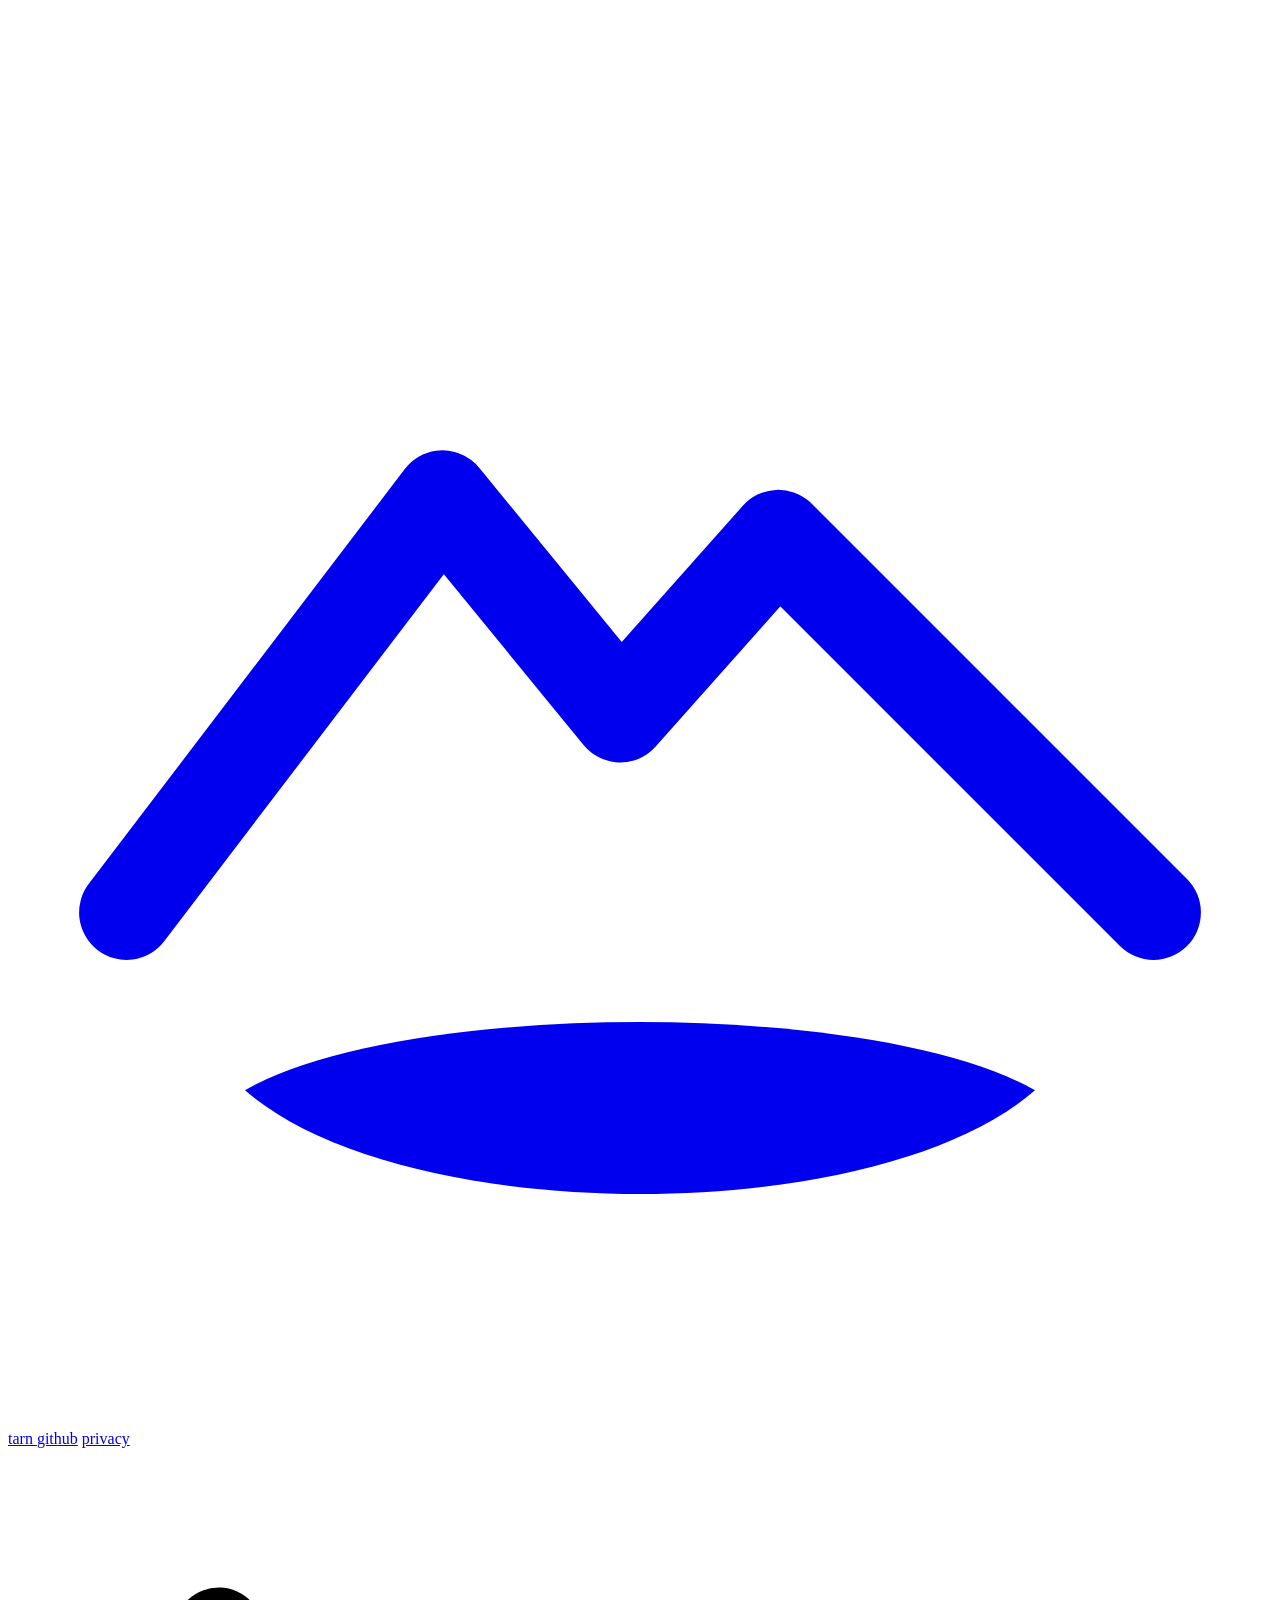
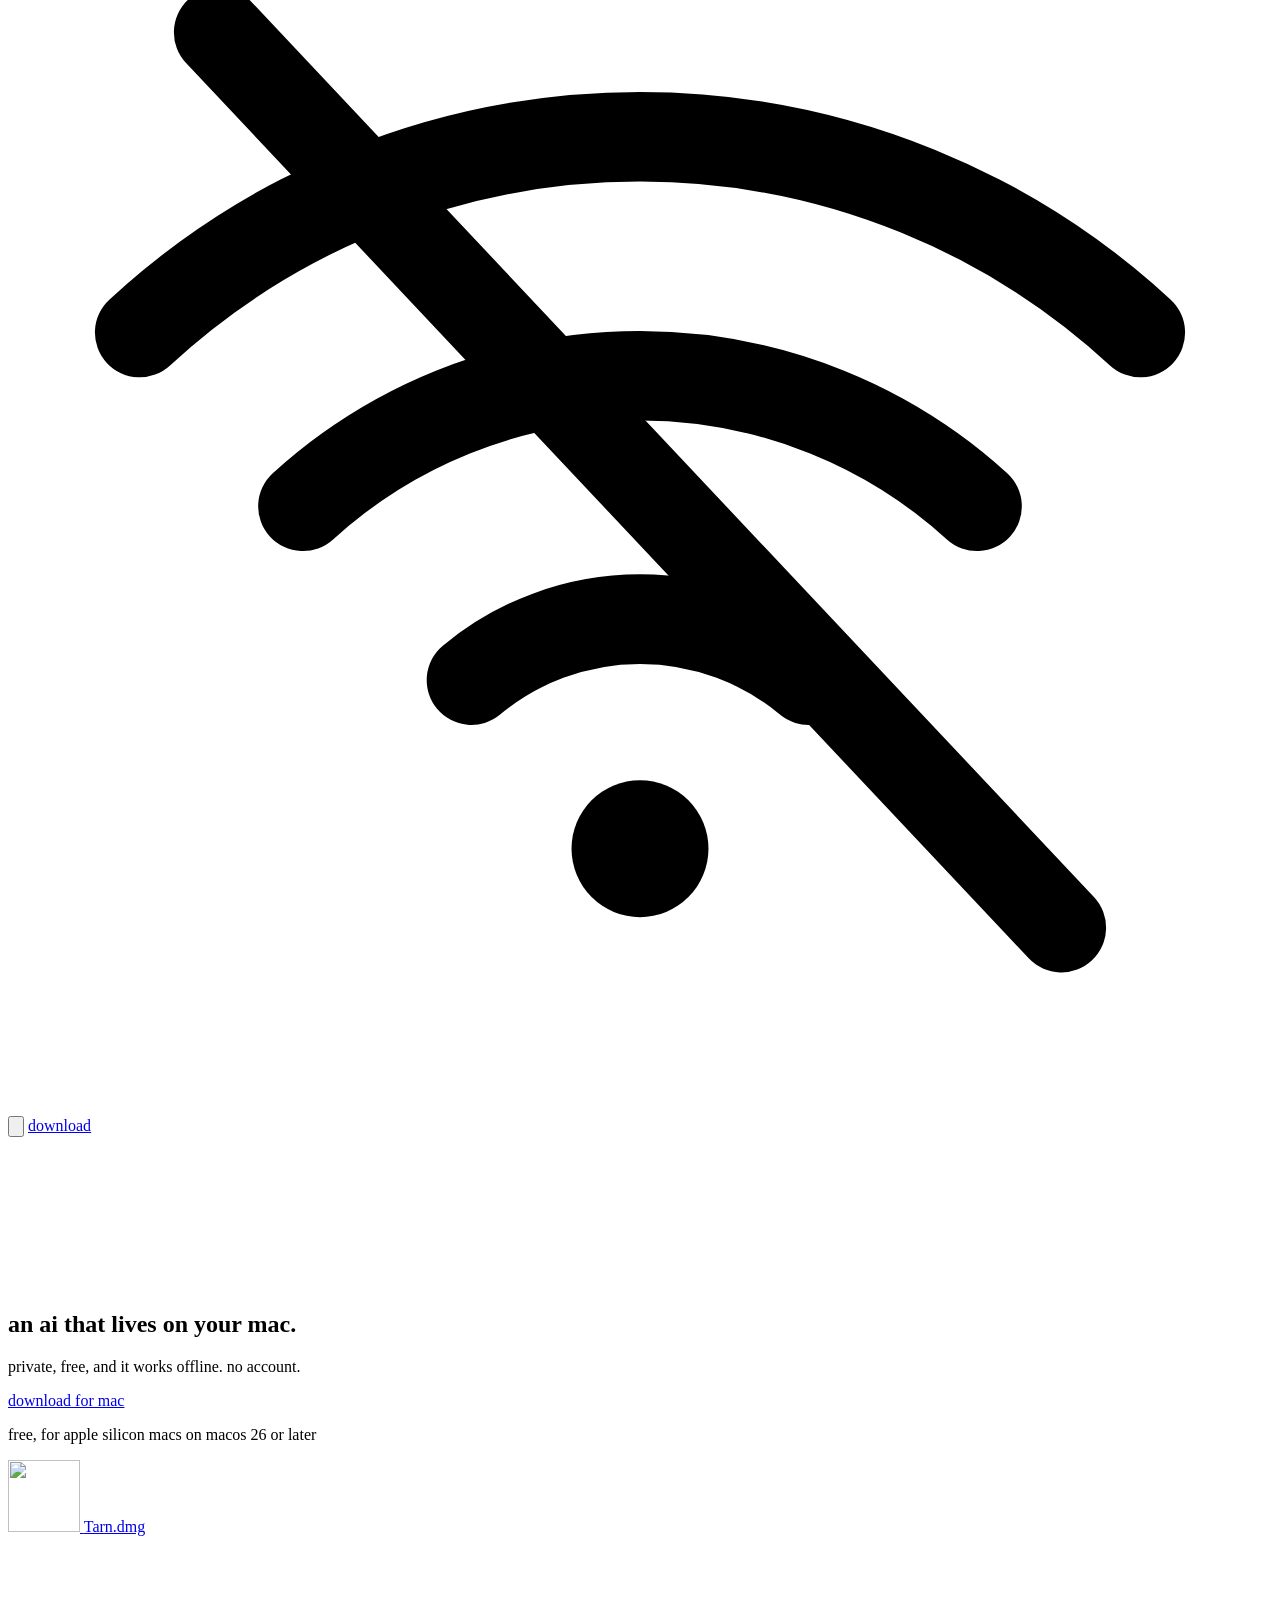
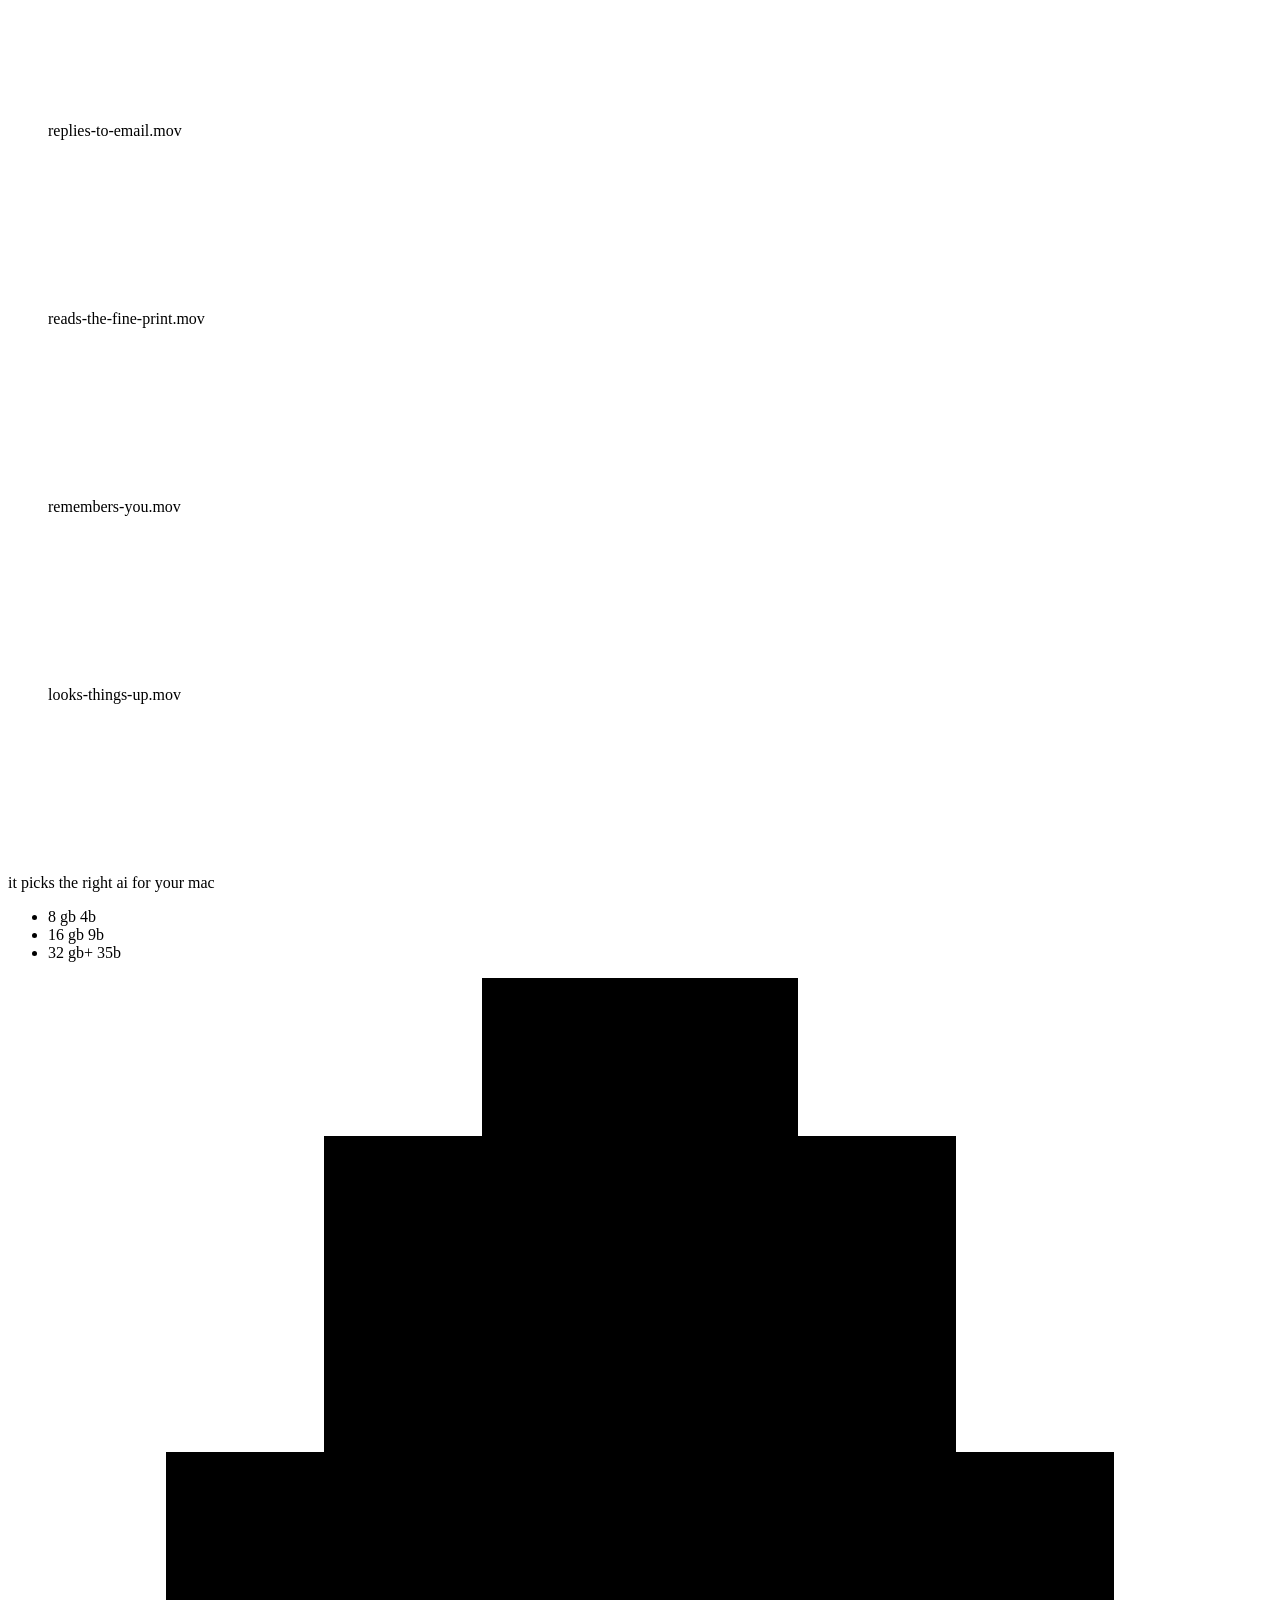
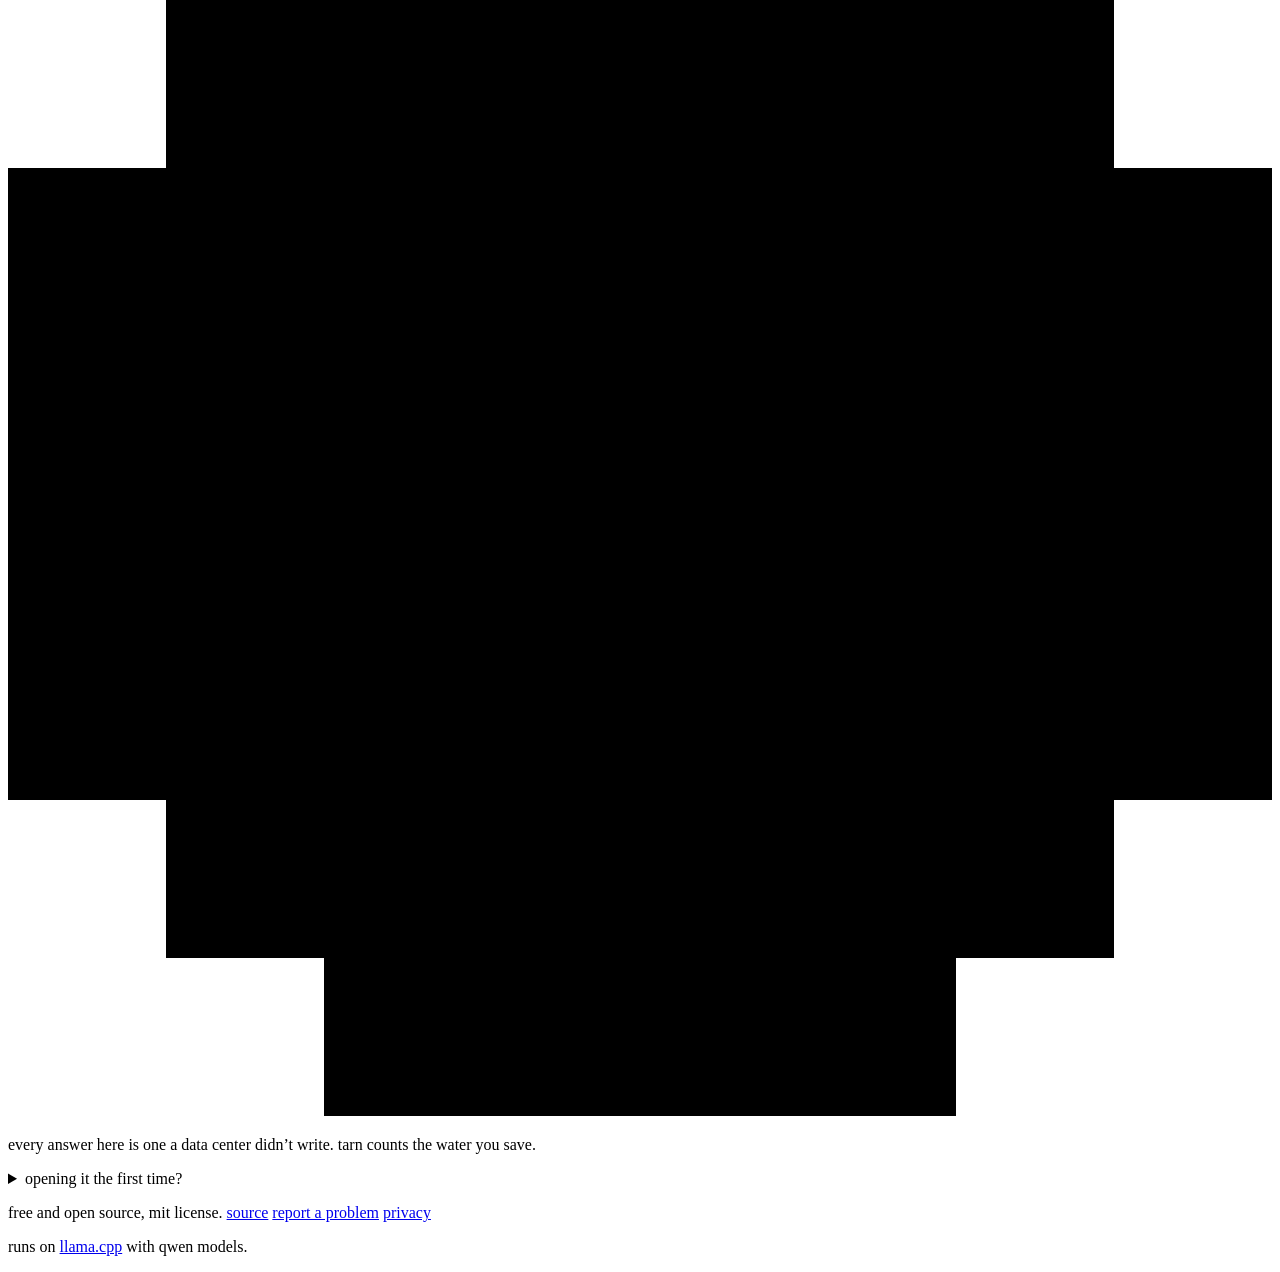
==== commit 873d462d: "Pixel touches: the website's mountains and lake beside the greeting and in onboarding (no sky), a pi" ====
--- a/website/index.html
+++ b/website/index.html
@@ -25,6 +25,7 @@
   <script>try { var t = localStorage.getItem('tarn-theme'); if (t) document.documentElement.dataset.theme = t } catch (e) {}</script>
 </head>
 <body>
+  <canvas class="deep" aria-hidden="true"></canvas>
   <header class="menubar">
     <nav class="menu-left" aria-label="Site">
       <a class="brand" href="/" aria-label="Tarn home">
@@ -48,6 +49,7 @@
 
   <main>
     <section class="hero">
+      <canvas class="scene" aria-hidden="true"></canvas>
       <h1>an ai that lives on your&nbsp;mac.</h1>
       <p class="sub">private, free, and it works offline. no account.</p>
       <a class="btn" href="/download/Tarn.dmg" data-download>download for mac</a>
@@ -104,20 +106,22 @@
     </section>
 
     <section class="water">
-      <svg viewBox="0 0 24 24" aria-hidden="true"><path d="M12 3.2c3.6 4.4 6 7.7 6 10.6a6 6 0 0 1-12 0c0-2.9 2.4-6.2 6-10.6z" fill="currentColor"/></svg>
+      <svg class="px-drop" viewBox="0 0 8 11" aria-hidden="true" shape-rendering="crispEdges"><path class="px-k" d="M3 0h1v1h-1zM4 0h1v1h-1zM2 1h1v1h-1zM5 1h1v1h-1zM2 2h1v1h-1zM5 2h1v1h-1zM1 3h1v1h-1zM6 3h1v1h-1zM1 4h1v1h-1zM6 4h1v1h-1zM0 5h1v1h-1zM7 5h1v1h-1zM0 6h1v1h-1zM7 6h1v1h-1zM0 7h1v1h-1zM7 7h1v1h-1zM0 8h1v1h-1zM7 8h1v1h-1zM1 9h1v1h-1zM6 9h1v1h-1zM2 10h1v1h-1zM3 10h1v1h-1zM4 10h1v1h-1zM5 10h1v1h-1z"/><path class="px-o" d="M3 1h1v1h-1zM4 1h1v1h-1zM3 2h1v1h-1zM4 2h1v1h-1zM3 3h1v1h-1zM4 3h1v1h-1zM5 3h1v1h-1zM3 4h1v1h-1zM4 4h1v1h-1zM5 4h1v1h-1zM2 5h1v1h-1zM3 5h1v1h-1zM4 5h1v1h-1zM5 5h1v1h-1zM2 6h1v1h-1zM3 6h1v1h-1zM4 6h1v1h-1zM5 6h1v1h-1zM1 7h1v1h-1zM2 7h1v1h-1zM3 7h1v1h-1zM4 7h1v1h-1zM5 7h1v1h-1zM1 8h1v1h-1zM2 8h1v1h-1zM3 8h1v1h-1zM4 8h1v1h-1z"/><path class="px-w" d="M2 3h1v1h-1z"/><path class="px-h" d="M2 4h1v1h-1zM1 5h1v1h-1zM1 6h1v1h-1z"/><path class="px-s" d="M6 5h1v1h-1zM6 6h1v1h-1zM6 7h1v1h-1zM5 8h1v1h-1zM6 8h1v1h-1zM2 9h1v1h-1zM3 9h1v1h-1zM4 9h1v1h-1zM5 9h1v1h-1z"/></svg>
       <p>every answer here is one a data center didn’t write. tarn counts the water you save.</p>
     </section>
 
     <details class="first">
       <summary>opening it the first time?</summary>
-      <p>tarn isn’t notarized by apple yet, so macos asks first. open tarn, click done, then go to system settings → privacy &amp; security and click <strong>open anyway</strong>. after that it opens normally.</p>
+      <p>apple is still checking this version, so macos asks first. open tarn, click done, then go to system settings → privacy &amp; security and click <strong>open anyway</strong>. after that it opens normally.</p>
     </details>
+
   </main>
 
   <footer class="foot">
     <p>free and open source, mit license. <a href="https://github.com/Rishab87/tarn">source</a> <a href="https://github.com/Rishab87/tarn/issues">report a problem</a> <a href="/privacy">privacy</a></p>
     <p>runs on <a href="https://github.com/ggml-org/llama.cpp">llama.cpp</a> with qwen models.</p>
   </footer>
+  <script src="/scene.js"></script>
   <script src="/script.js"></script>
 </body>
 </html>
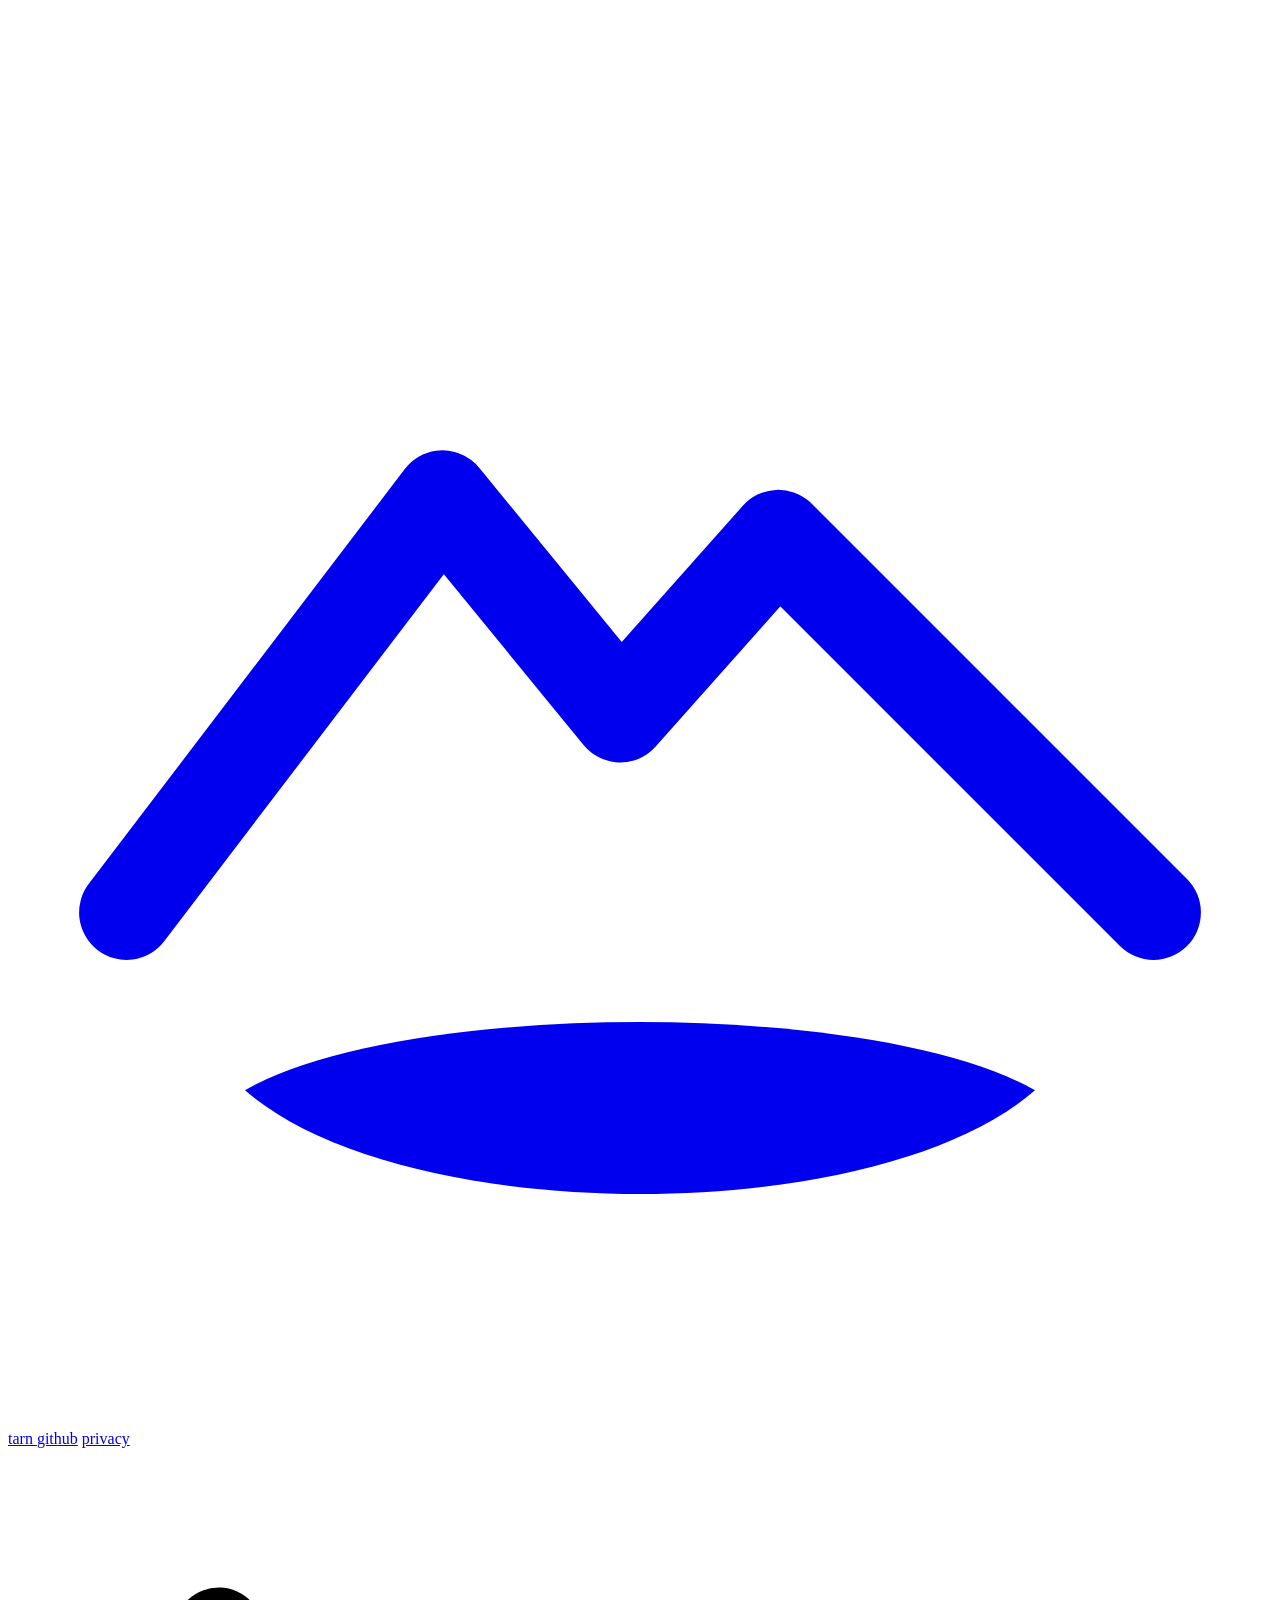
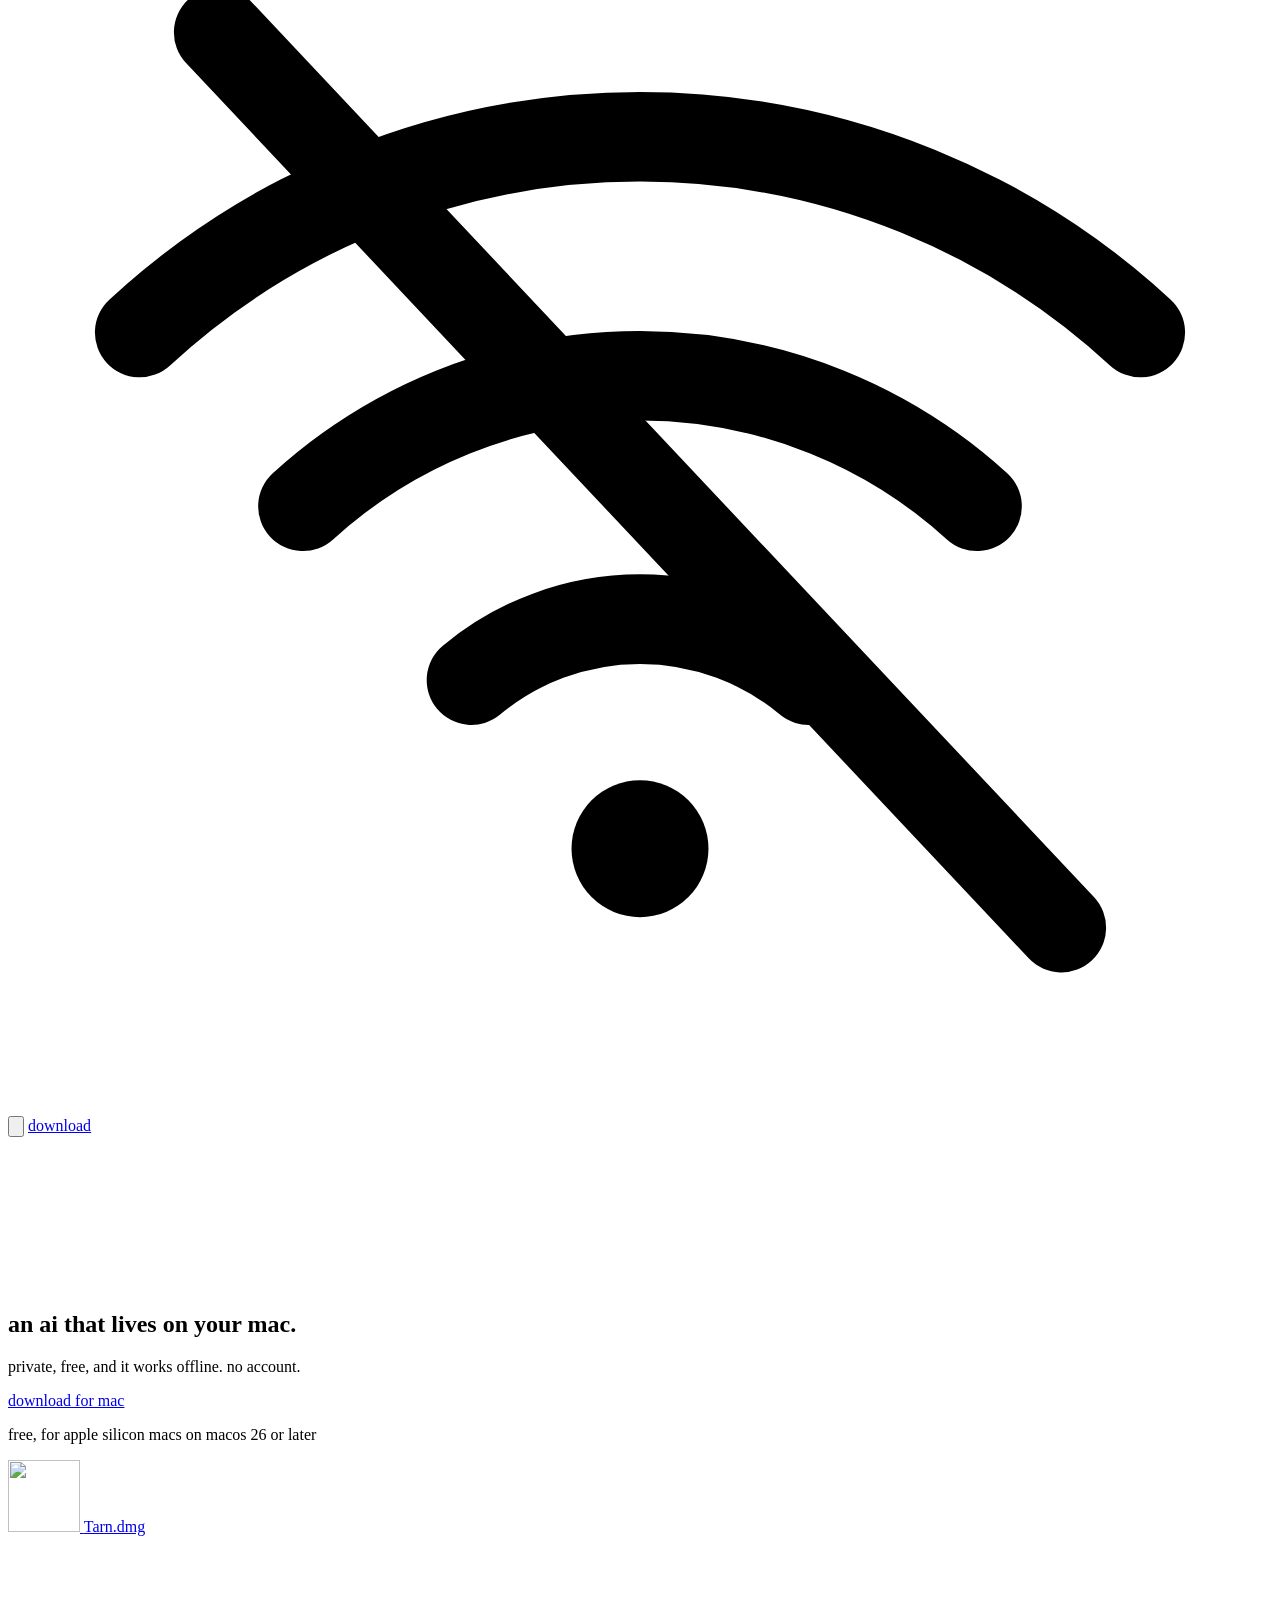
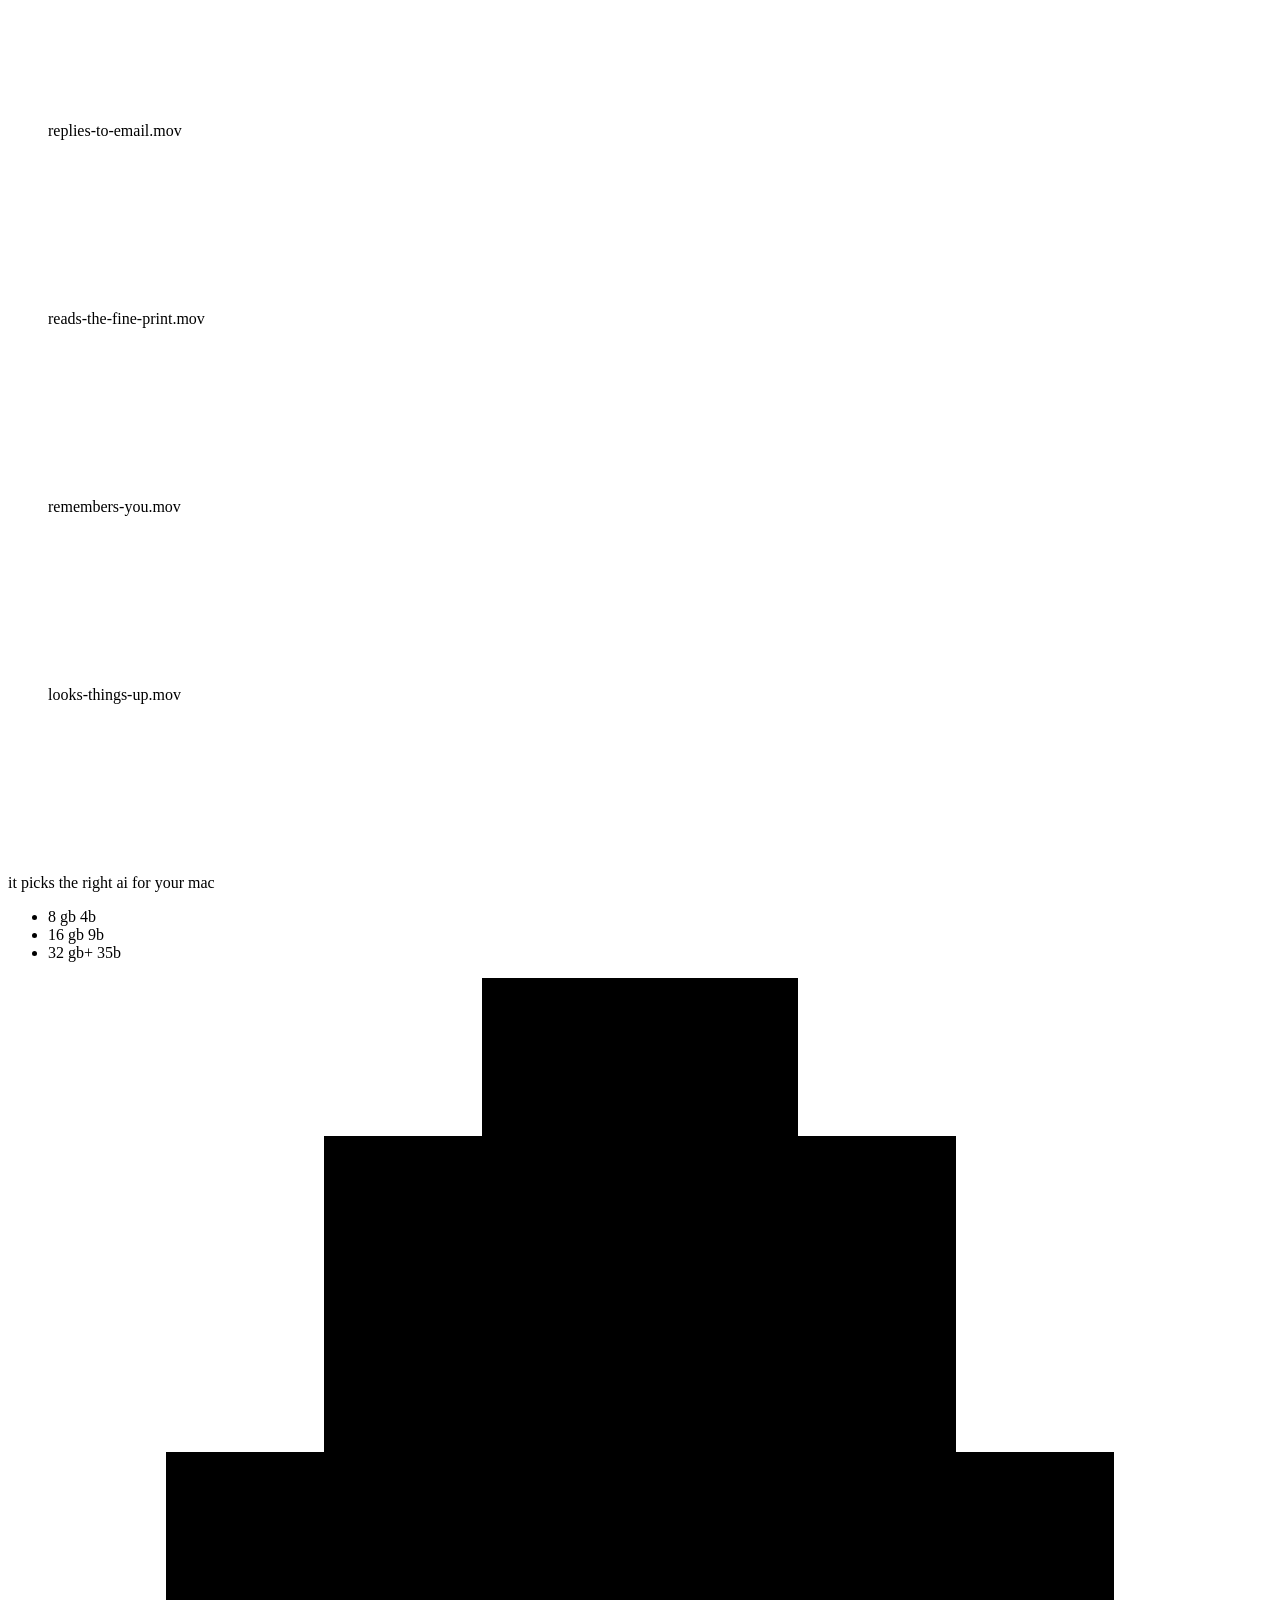
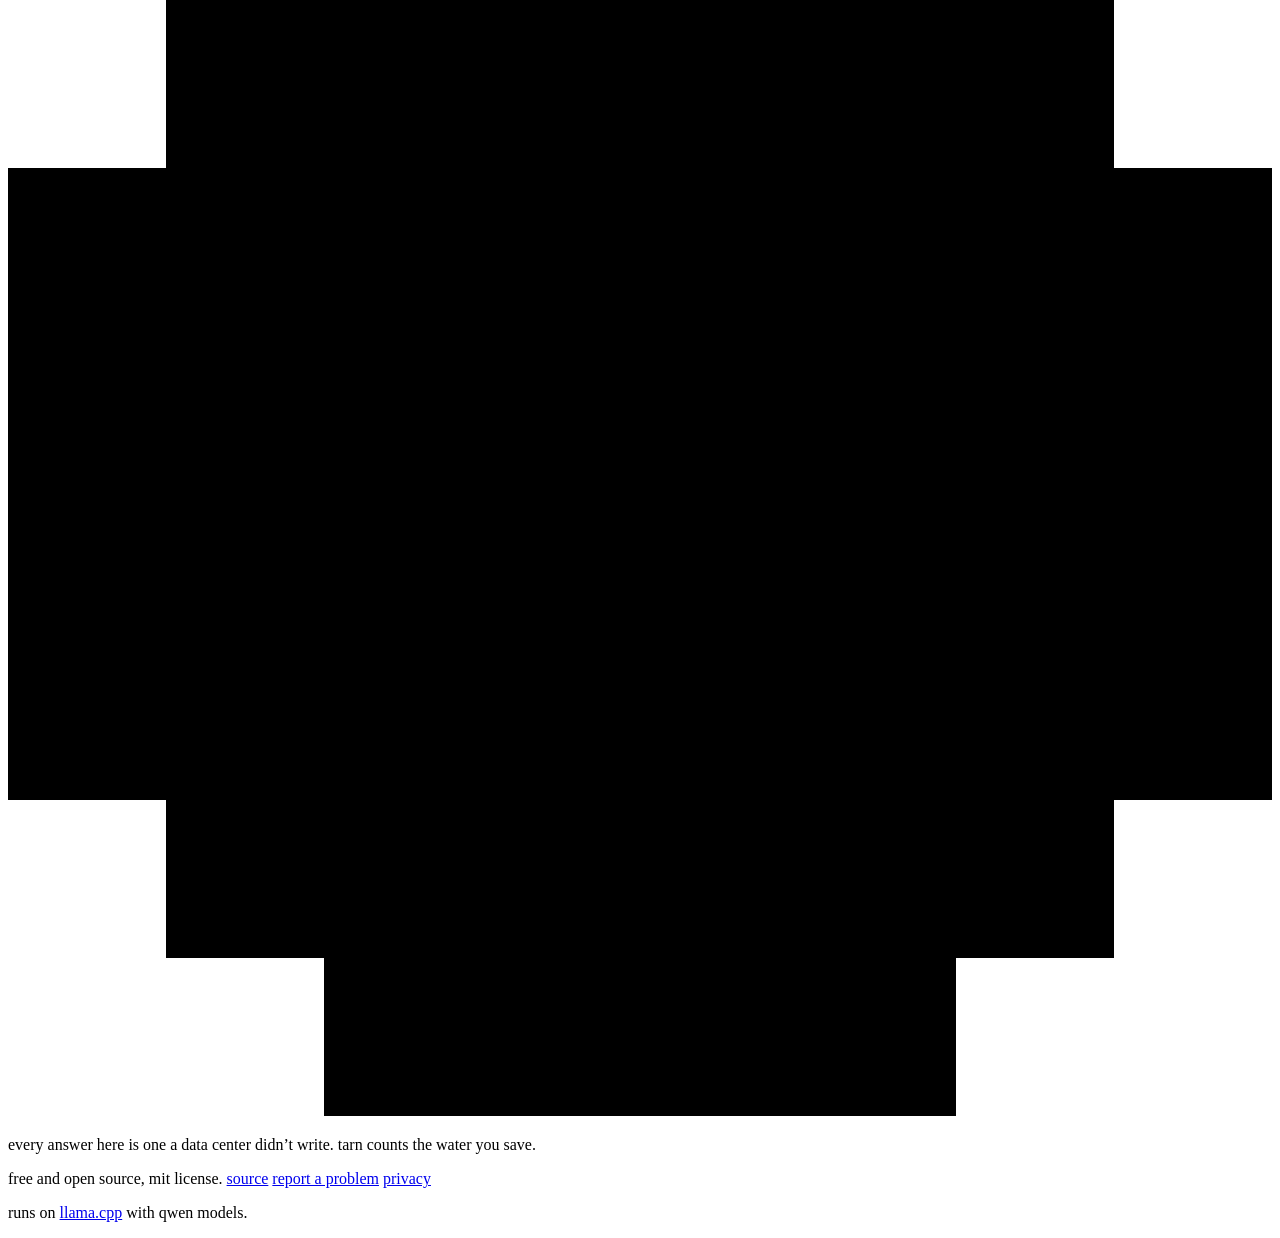
==== commit 86a10df4: "Auto-updates: Release builds carry the Sparkle feed (latest GitHub release) and update-signing publi" ====
--- a/website/index.html
+++ b/website/index.html
@@ -110,11 +110,6 @@
       <p>every answer here is one a data center didn’t write. tarn counts the water you save.</p>
     </section>
 
-    <details class="first">
-      <summary>opening it the first time?</summary>
-      <p>apple is still checking this version, so macos asks first. open tarn, click done, then go to system settings → privacy &amp; security and click <strong>open anyway</strong>. after that it opens normally.</p>
-    </details>
-
   </main>
 
   <footer class="foot">
